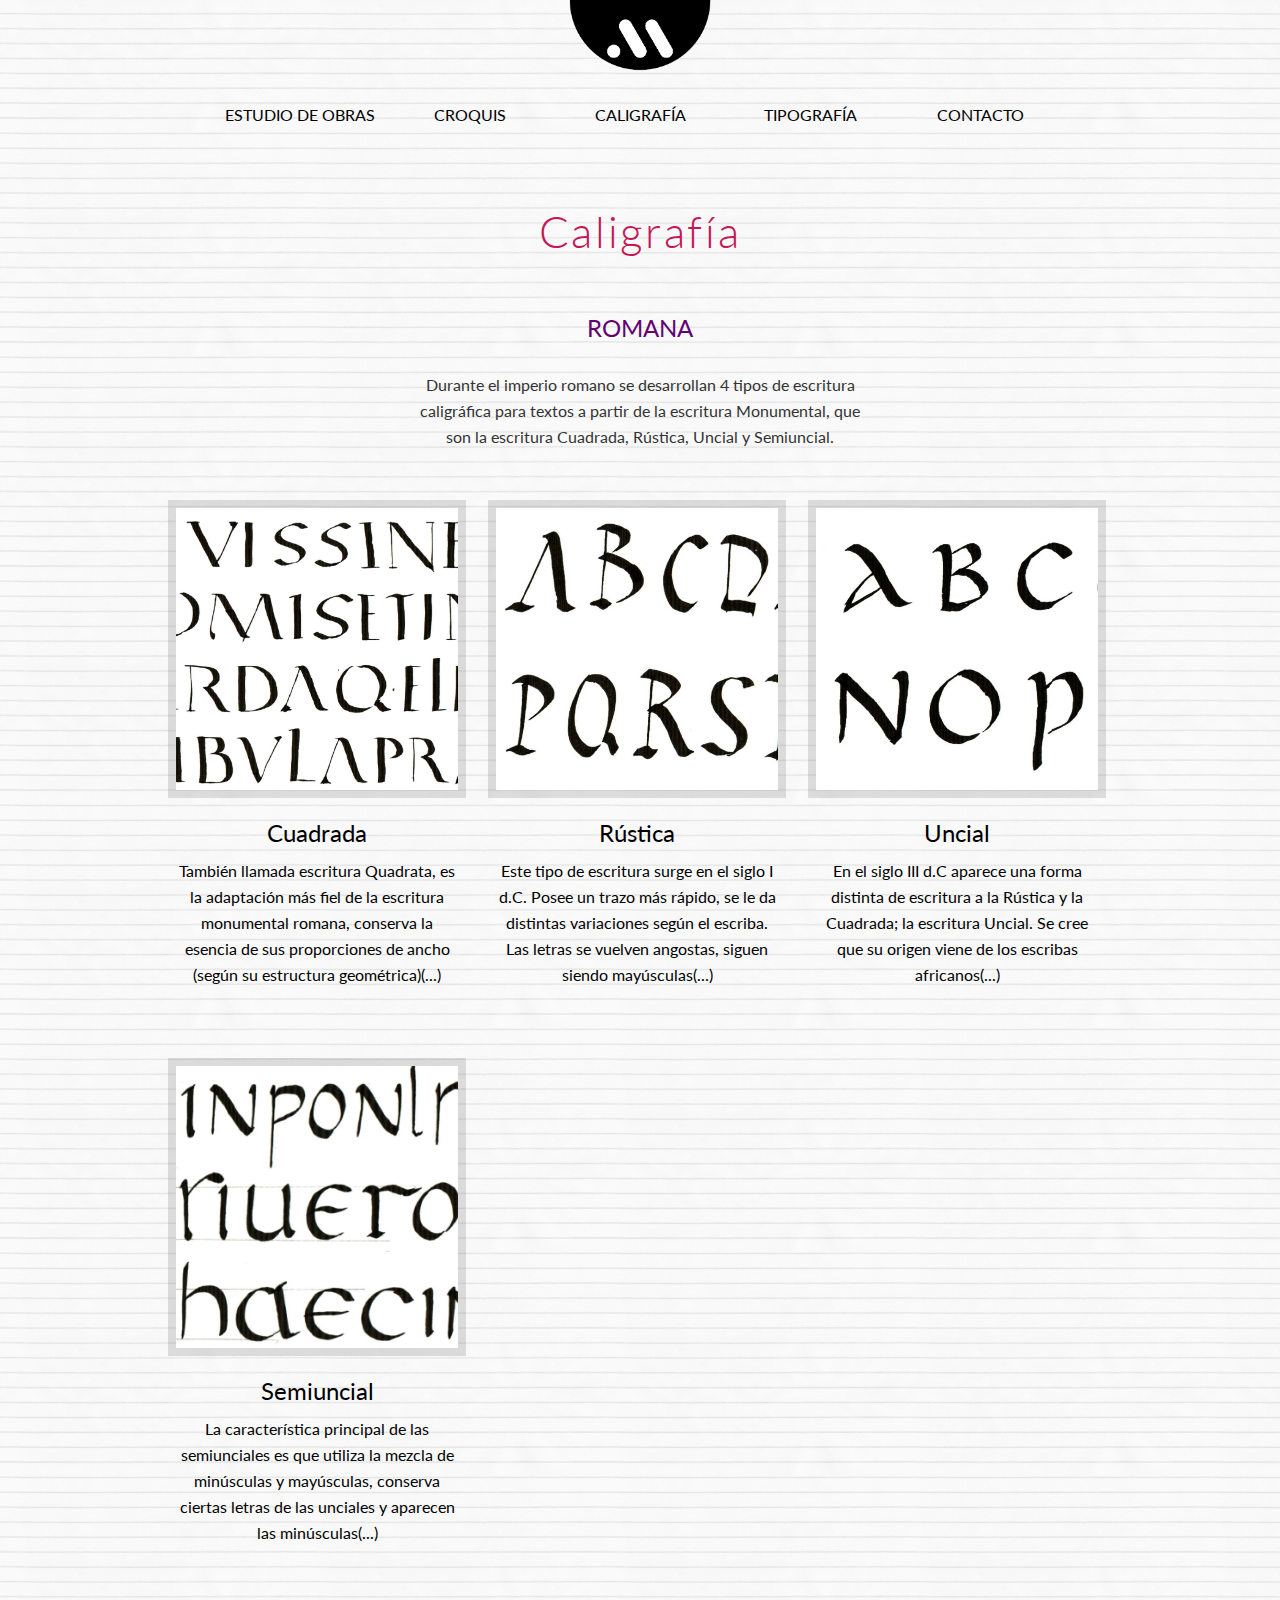
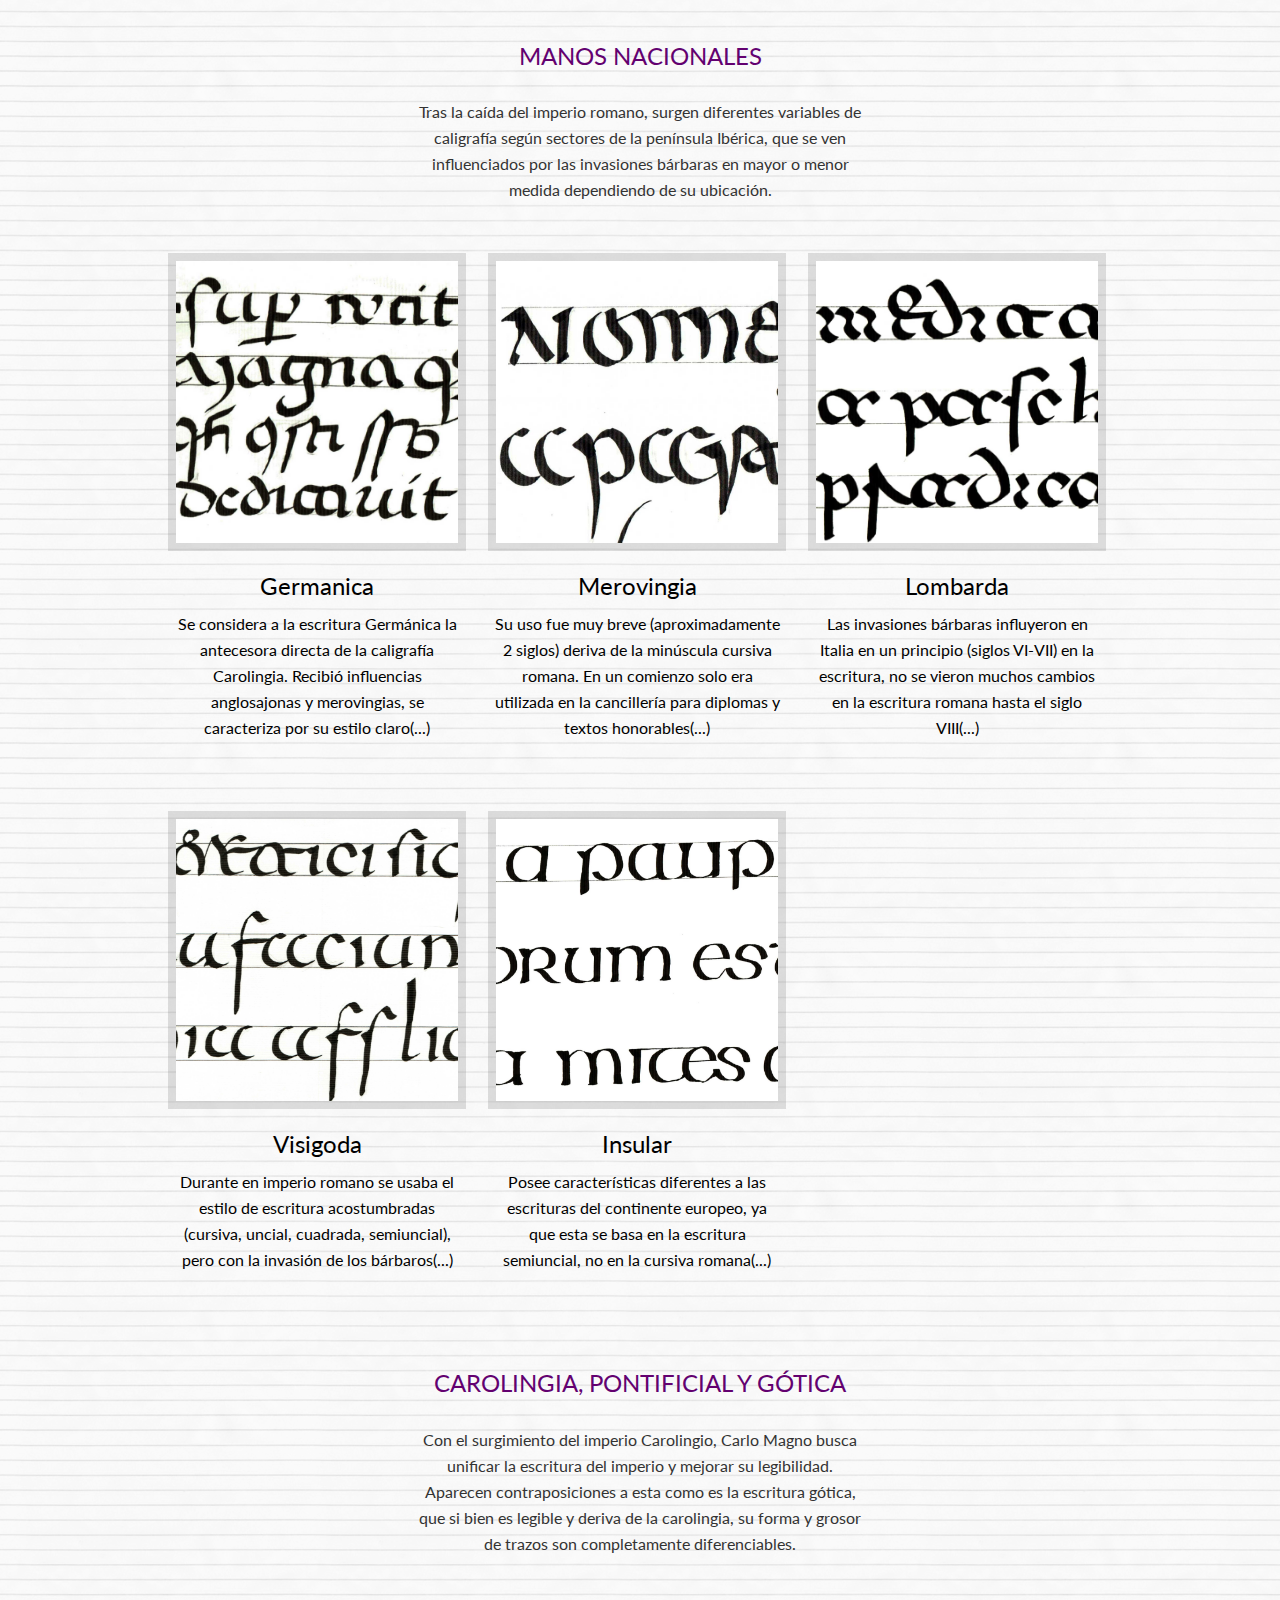
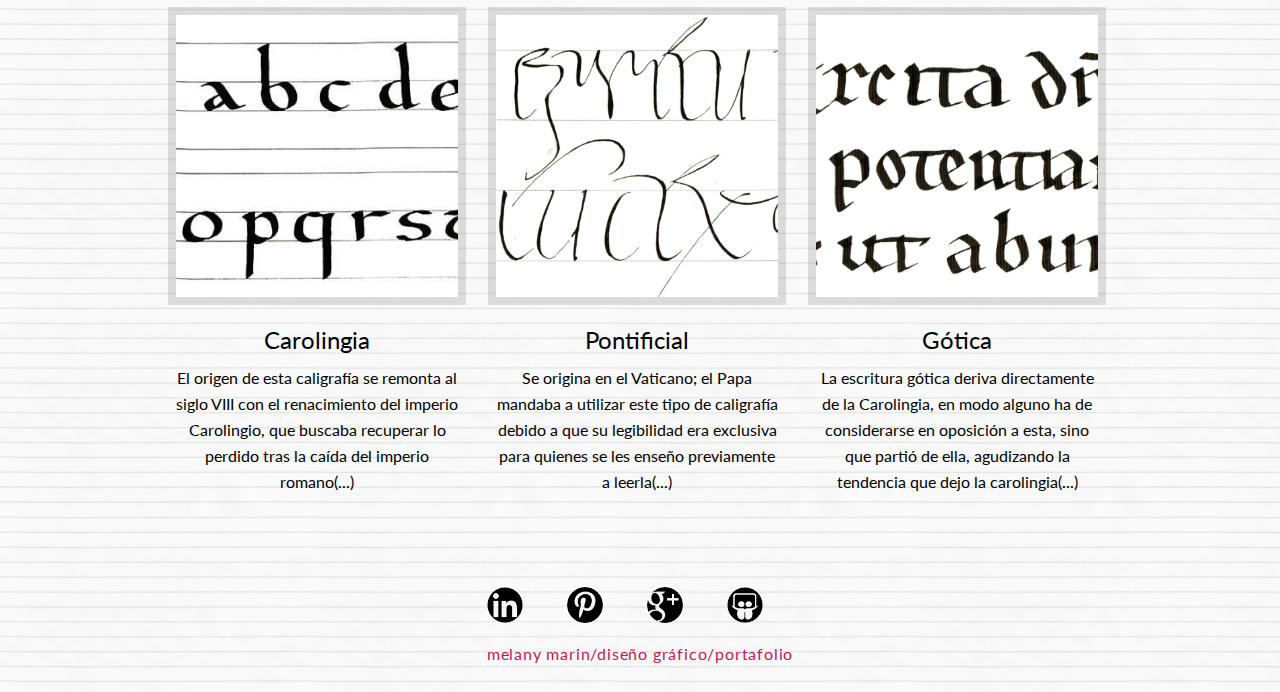
==== caligrafia.html @ e0c6d035 "portafolio-completo" ====
<!DOCTYPE html>
<html>
	<head>
		<title>
			Melany Marin - Caligrafía
		</title>
		<link type="text/css" rel="stylesheet" href="css/cascadaport.css"></link>
		<link href='http://fonts.googleapis.com/css?family=Lato:300,400,700,400italic' rel='stylesheet' type='text/css'>
		<link rel="stylesheet" href="css/bootstrap.min.css">

		<meta charset="utf-8">	
	</head>
	<body>
		<div class="container">
			<div class="contenedor1024"  align="center"> <!--contenedor 1024-->

				<div class="supermenu">	<!--SUPERMENU-->
					<div class="logomenu"> 
						<a href="index.html"><img src="img/logomelany-08.png" align="center"></a>
					</div>
					<div class="menu"> <!--menu-->
						<div class="elementomenu">
							<a href="estudiodeobras.html" title="Análisis de obras de artistas"><p>Estudio de obras</p></a>
						</div>
						<div class="elementomenu">
							<a href="croquis.html" title="Dibujos en diferentes ciudades"><p>Croquis</p></a>
						</div>
						<div class="elementomenu">
							<a href="caligrafia.html" title="Análisis caligrafias Romana a Gótica"><p>Caligrafía</p>
						</div>
						<div class="elementomenu">
							<a href="tipografia.html" title="Análisis tipografico"><p>Tipografía</p></a>
						</div>
						
						<div class="elementomenu">
							<a href="contacto.html" title="Acerca de mi y contacto"><p>Contacto</p></a>
						</div>	
					</div><!--fin de menu-->
				</div>	<!--fin de SUPERMENU-->

					<div class="cont-galeria-galeria"> <!--CONTENIDO CALIGRAFIA ROMANA-->
						<h1>Caligrafía</h1>
						<div class="boxtexto-galeria" align="center"> <!-- TEXTOS-->
							<h2>Romana</h2>
							<p>Durante el imperio romano se desarrollan 4 tipos de escritura caligráfica para textos a partir de la escritura Monumental, que son la escritura Cuadrada, Rústica, Uncial y Semiuncial.</p> 
						</div> <!-- fin de TEXTOS-->
						
						<a href="#cuadrada" data-toggle="modal">  <!--cont 1-->
							<div class="cont-img-tex-contenido">
								<div class="boximg-contenido">
									<img src="img/caligrafia/brom_cuadrada.jpg">
								</div>
								<div class="boxtexto-contenido">
									<h3>Cuadrada</h3>
									<h4>También llamada escritura Quadrata, es la adaptación más fiel de la escritura monumental romana, conserva la esencia de sus proporciones de ancho (según su estructura geométrica)(...)</h4>	
								</div>
							</div>
						</a>	<!-- fin de cont 1-->

						<a href="#rustica" data-toggle="modal"> <!--cont 2-->
							<div class="cont-img-tex-contenido">
								<div class="boximg-contenido">
									<img src="img/caligrafia/brom_rustica.jpg">
								</div>
								<div class="boxtexto-contenido">
									<h3>Rústica</h3>
									<h4>Este tipo de escritura surge en el siglo I d.C. Posee un trazo más rápido, se le da distintas variaciones según el escriba. Las letras se vuelven angostas, siguen siendo mayúsculas(...)</h4>	
								</div>
							</div>
						</a>	<!-- fin de cont 2-->

						<a href="#uncial" data-toggle="modal"> <!--cont 3-->
							<div class="cont-img-tex-contenido"> 
								<div class="boximg-contenido">
									<img src="img/caligrafia/brom_uncial.jpg">
								</div>
								<div class="boxtexto-contenido">
									<h3>Uncial</h3>
									<h4>En el siglo III d.C aparece una forma distinta de escritura a la Rústica y la Cuadrada; la escritura Uncial. Se cree que su origen viene de los escribas africanos(...)</h4>	
								</div>
							</div>	
						</a> <!-- fin de cont 3-->

						<a href="#semiuncial" data-toggle="modal"> <!--cont 4-->
							<div class="cont-img-tex-contenido"> 
								<div class="boximg-contenido">
									<img src="img/caligrafia/brom_semiuncial.jpg">
								</div>
								<div class="boxtexto-contenido">
									<h3>Semiuncial</h3>
									<h4>La característica principal de las semiunciales es que utiliza la mezcla de minúsculas y mayúsculas, conserva ciertas letras de las unciales y aparecen las minúsculas(...)</h4>	
								</div>
							</div>
						</a>	<!-- fin de cont 4-->

					</div> <!--fin de CALIGRAFIA ROMANA-->

					<div class="cont-galeria-galeria"> <!--CONTENIDO CALIGRAFIA manos nacionales-->

						<div class="boxtexto-galeria" align="center"> <!-- TEXTOS-->
							<h2>Manos nacionales</h2>
							<p>Tras la caída del imperio romano, surgen diferentes variables de caligrafía según sectores de la península Ibérica, que se ven influenciados por las invasiones bárbaras en mayor o menor medida dependiendo de su ubicación.</p> 
						</div> <!-- fin de TEXTOS-->


						<a href="#germanica" data-toggle="modal"> <!--cont 1-->
							<div class="cont-img-tex-contenido"> 
								<div class="boximg-contenido">
									<img src="img/caligrafia/bmn_germanica.jpg">
								</div>
								<div class="boxtexto-contenido">
									<h3>Germanica</h3>
									<h4>Se considera a la escritura Germánica la antecesora directa de la caligrafía Carolingia. Recibió influencias anglosajonas y merovingias, se caracteriza por su estilo claro(...)</h4>	
								</div>
							</div>
						</a>	<!-- fin de cont 1-->

						<a href="#merovingia" data-toggle="modal">
							<div class="cont-img-tex-contenido"> <!--cont 2-->
								<div class="boximg-contenido">
									<img src="img/caligrafia/bmn_merovingia2.jpg">
								</div>
								<div class="boxtexto-contenido">
									<h3>Merovingia</h3>
									<h4>Su uso fue muy breve (aproximadamente 2 siglos) deriva de la minúscula cursiva romana. En un comienzo solo era utilizada en la cancillería para diplomas y textos honorables(...)</h4>	
								</div>
							</div>
						</a>	<!-- fin de cont 2-->

						<a href="#lombarda" data-toggle="modal"> <!--cont 3-->
							<div class="cont-img-tex-contenido"> 
								<div class="boximg-contenido">
									<img src="img/caligrafia/bmn_lombarda.jpg">
								</div>
								<div class="boxtexto-contenido">
									<h3>Lombarda</h3>
									<h4>Las invasiones bárbaras influyeron en Italia en un principio (siglos VI-VII) en la escritura, no se vieron muchos cambios en la escritura romana hasta el siglo VIII(...) </h4>	
								</div>
							</div>
						</a>	<!-- fin de cont 3-->

						<a href="#visigoda" data-toggle="modal"><!--cont 4-->
							<div class="cont-img-tex-contenido"> 
								<div class="boximg-contenido">
									<img src="img/caligrafia/bmn_visigoda2.jpg">
								</div>
								<div class="boxtexto-contenido">
									<h3>Visigoda</h3>
									<h4>Durante en imperio romano se usaba el estilo de escritura acostumbradas (cursiva, uncial, cuadrada, semiuncial), pero con la invasión de los bárbaros(...)</h4>	
								</div>
							</div>
						</a>	<!-- fin de cont 4-->

						<a href="#insular" data-toggle="modal"> <!--cont 5-->
							<div class="cont-img-tex-contenido"> 
								<div class="boximg-contenido">
									<img src="img/caligrafia/bmn-insular.jpg">
								</div>
								<div class="boxtexto-contenido">
									<h3>Insular</h3>
									<h4>Posee características diferentes a las escrituras del continente europeo, ya que esta se basa en la escritura semiuncial, no en la cursiva romana(...)</h4>	
								</div>
							</div>
						</a>	<!-- fin de cont 5-->

					</div> <!--fin de CALIGRAFIA manos nacionales-->

					<div class="cont-galeria-galeria"> <!--CONTENIDO CALIGRAFIA carolingia y gótica-->
						<div class="boxtexto-galeria" align="center"> <!-- TEXTOS-->

							<h2>Carolingia, Pontificial y Gótica</h2>
							<p>Con el surgimiento del imperio Carolingio, Carlo Magno busca unificar la escritura del imperio y mejorar su legibilidad. Aparecen contraposiciones a esta como es la escritura gótica, que si bien es legible y deriva de la carolingia, su forma y grosor de trazos son completamente diferenciables.</p> 
						</div> <!-- fin de TEXTOS-->
						
						<a href="#carolingia" data-toggle="modal"> <!--cont 1-->
							<div class="cont-img-tex-contenido"> 
								<div class="boximg-contenido">
									<img src="img/caligrafia/bcarolingia.jpg">
								</div>
								<div class="boxtexto-contenido">
									<h3>Carolingia</h3>
									<h4>El origen de esta caligrafía se remonta al siglo VIII con el renacimiento del imperio Carolingio, que buscaba recuperar lo perdido tras la caída del imperio romano(...)</h4>	
								</div>
							</div>	
						</a> <!-- fin de CONTENIDO 1-->

						<a href="#pontificial" data-toggle="modal"> <!--cont 2-->
							<div class="cont-img-tex-contenido"> 
								<div class="boximg-contenido">
									<img src="img/caligrafia/bpontificial.jpg">
								</div>
								<div class="boxtexto-contenido">
									<h3>Pontificial</h3>
									<h4>Se origina en el Vaticano; el Papa mandaba a utilizar este tipo de caligrafía debido a que su legibilidad era exclusiva para quienes se les enseño previamente a leerla(...)</h4>	
								</div>
							</div>	
						</a><!-- fin de cont 2-->

						<a href="#gotica" data-toggle="modal">
							<div class="cont-img-tex-contenido"> <!--cont 3-->
								<div class="boximg-contenido">
									<img src="img/caligrafia/bgotica.jpg">
								</div>
								<div class="boxtexto-contenido">
									<h3>Gótica</h3>
									<h4>La escritura gótica deriva directamente de la Carolingia, en modo alguno ha de considerarse en oposición a esta, sino que partió de ella, agudizando la tendencia que dejo la carolingia(...)</h4>	
								</div>
							</div>	
						</a><!-- fin de cont 3-->

					</div> <!--fin de CALIGRAFIA manos nacionales-->

					<footer align="center">
						<div class="cont-footer-home">
							<div class="iconosfooter2">
								<a href="http://www.linkedin.com/pub/melany-marin/69/338/327"><img src="img/footer/linkedin.png"></a>
							</div>
							<div class="iconosfooter">
								<a href="http://www.pinterest.com/bpurpless/"><img src="img/footer/pinterest.png"></a>
							</div>
							<div class="iconosfooter">
								<a href="http://plus.google.com/u/0/+MelanyMarin_perfil/about"><img src="img/footer/google.png"></a>
							</div>
							<div class="iconosfooter">
								<a href="http://www.slideshare.net/MelanyeMarin"><img src="img/footer/slideshare.png"></a>
							</div>
							<div class="texto-footer">
								<p>melany marin/diseño gráfico/portafolio  </p>
							</div>
						</div>	
					</footer>
						
			</div> <!--fin del contenedor de 1024-->
		</div><!--fin del container-->

					
			<!--MODALS-->

					<div class="modal fade" id="cuadrada" role="dialog"> <!-- modal cuadrada-->
					  <div class="modal-dialog">
					    <div class="modal-content">
					      <div class="modal-header">
					      	<button type="button" class="close" data-dismiss="modal"><span aria-hidden="true">&times;</span><span class="sr-only">Close</span></button>	
					      	<h4 class="modal-title">Caligrafía Cuadrada</h4>				        
					      </div>
					      <div class="modal-body">
					        <img src="img/caligrafia/rom_cuadrada.jpg">
					      </div>
					      <div class="modal-caption">
					        <p>Fragmento de Virgilio "Codex Agusteux" manuscrito de lujo.</p><p>También llamada escritura Quadrata, es la adaptación más fiel de la escritura monumental romana, conserva la esencia de sus proporciones de ancho (según su estructura geométrica). Es utilizada en textos de lujo u obras veneradas, como obras de Virgilio y la Biblia, pero existen muy pocos ejemplares debido a lo laborioso que era ejecutarla. </p>
					      </div>
					    </div>
					  </div>
					</div> <!-- modal cuadrada-->

					<div class="modal fade" id="rustica" role="dialog"> <!-- modal rustica-->
					  <div class="modal-dialog">
					    <div class="modal-content">
					      <div class="modal-header">
					      	<button type="button" class="close" data-dismiss="modal"><span aria-hidden="true">&times;</span><span class="sr-only">Close</span></button>
					      	<h4 class="modal-title" >Caligrafía Rústica</h4>					        
					      </div>
					      <div class="modal-body">
					        <img src="img/caligrafia/rom_rustica.jpg">
					      </div>
					      <div class="modal-caption">
					        <p>Este tipo de escritura surge en el siglo I d.C. Posee un trazo más rápido, se le da distintas variaciones según el escriba. Las letras se vuelven angostas, siguen siendo mayúsculas, solo unas pocas ascienden o descienden del alto de la x.</p><p>Proviene de una simplificación de la escritura cuadrada, en donde se angosta el ancho, se aplican serif curvos más rápidos de realizar, los trazos curvos poseen un ángulo con la inclinación diagonal de la mano, mientras que se mantiene en alto contraste entre trazos finos y gruesos.</p>
					      </div>
					    </div>
					  </div>
					</div> <!-- modal rustica-->

					<div class="modal fade" id="uncial" role="dialog"> <!-- modal uncial-->
					  <div class="modal-dialog">
					    <div class="modal-content">
					      <div class="modal-header">
					      	<button type="button" class="close" data-dismiss="modal"><span aria-hidden="true">&times;</span><span class="sr-only">Close</span></button>
					      	<h4 class="modal-title" >Caligrafía Uncial</h4>					        
					      </div>
					      <div class="modal-body">
					        <img src="img/caligrafia/rom_uncial.jpg">
					      </div>
					      <div class="modal-caption">
					        <p>En el siglo III d.C aparece una forma distinta de escritura a la Rústica y la Cuadrada; la escritura Uncial. Se cree que su origen viene de los escribas africanos, se caracteriza por ser más redondeada. En el siglo IV d.C ya era de uso común, siendo muy predominante en el siglo V d.C, se utilizó en muchos manuscritos cristianos hasta el siglo XVII, el siglo IX comienza a utilizarse como encabezado de capítulos.</p><p>La escritura uncial deriva de la escritura cuadrada en su ancho de caja, con un pulso e inclinación similares a la rústica, se eliminan los serif, por lo que es más rápida de ejecutar y posee un blanco muy amplio, por lo que resulta muy legible y espaciosa.</p><p>Hasta el siglo VII fue muy utilizada en escritura de textos, mas causa ciertos inconvenientes por ser demasiado ancha, por lo que resulta una menor cantidad de texto por página, por lo que en el siglo IX se usaba primordialmente para titular.</p>
					      </div>
					    </div>
					  </div>
					</div> <!-- modal uncial-->

					<div class="modal fade" id="semiuncial" role="dialog"> <!-- modal semiuncial-->
					  <div class="modal-dialog">
					    <div class="modal-content">
					      <div class="modal-header">
					      	<button type="button" class="close" data-dismiss="modal"><span aria-hidden="true">&times;</span><span class="sr-only">Close</span></button>
					      	<h4 class="modal-title" >Caligrafía Semiuncial</h4>					        
					      </div>
					      <div class="modal-body">
					        <img src="img/caligrafia/rom_semiuncial.jpg">
					      </div>
					      <div class="modal-caption">
					        <p>"Fragmento de San Hilario de Poitiers (de Trinitate: Liber II ad constantium)"</p><p>La característica principal de las semiunciales es que utiliza la mezcla de minúsculas y mayúsculas, conserva ciertas letras de las unciales y aparecen las minúsculas. Aparece en ciertos textos del siglo V al IX d.C.</p><p>Algunos la denominan como "minúscula antigua" o "escritura mixta". El trazo se ejecuta de una manera más veloz, resaltan los trazos ascendentes y descendentes de letras como la "l", "p" y "b".</p>
					      </div>
					    </div>
					  </div>
					</div> <!-- modal semiuncial-->

					<div class="modal fade" id="germanica" role="dialog"> <!-- modal germanica-->
					  <div class="modal-dialog">
					    <div class="modal-content">
					      <div class="modal-header">
					      	<button type="button" class="close" data-dismiss="modal"><span aria-hidden="true">&times;</span><span class="sr-only">Close</span></button>
					      	<h4 class="modal-title" >Caligrafía Germanica</h4>					        
					      </div>
					      <div class="modal-body">
					        <img src="img/caligrafia/mn_germanica.jpg">
					      </div>
					      <div class="modal-caption">
					        <p>Siglo VII-IX d.C, Territorio Franco (actual Alemania y norte de Francia)</p><p>Se considera a la escritura Germánica la antecesora directa de la caligrafía Carolingia. Recibió influencias anglosajonas y merovingias, se caracteriza por su estilo claro, separación marcada entre palabras y el uso de ligaduras, al unir trazados entre letras de una misma palabra, no es rígida ya que permite variables de una misma letra. </p><p>Posee una proporción fija para el alto de la x, mas para los trazos ascendentes y descendentes no tienen una proporción definida.</p>
					      </div>
					    </div>
					  </div>
					</div> <!-- modal germanica-->

					<div class="modal fade" id="merovingia" role="dialog"> <!-- modal merovingia-->
					  <div class="modal-dialog">
					    <div class="modal-content">
					      <div class="modal-header">
					      	<button type="button" class="close" data-dismiss="modal"><span aria-hidden="true">&times;</span><span class="sr-only">Close</span></button>
					      	<h4 class="modal-title" >Caligrafía Merovingia</h4>					        
					      </div>
					      <div class="modal-body">
					        <img src="img/caligrafia/mn_merovingia2.jpg">
					      </div>
					      <div class="modal-caption">
					        <p>Siglo VI-VII d.C, Dinastía Merovingia (Actual Francia, parte de Alemania y Suiza)</p><p>Su uso fue muy breve (aproximadamente 2 siglos) deriva de la minúscula cursiva romana. En un comienzo solo era utilizada en la cancillería para diplomas y textos honorables, posteriormente fue utilizada en libros.Tenía muchas variables según la región donde se escribía: Borgoña, San Gallo, Madrano, Laon, Corbie y Lexuevil, esta última con mayor tendencia a la caligrafía.</p><p>Se caracteriza por: Pérdida de proporción, gran irregularidad, mucho uso de ligaduras, trazos ascendentes y descendentes extremadamente largos, dificultad de lectura, las frases comienzan con letras capitales o unciales y se separan por puntos.</p>
					      </div>
					    </div>
					  </div>
					</div> <!-- modal merovingia-->

					<div class="modal fade" id="lombarda" role="dialog"> <!-- modal lombarda-->
					  <div class="modal-dialog">
					    <div class="modal-content">
					      <div class="modal-header">
					      	<button type="button" class="close" data-dismiss="modal"><span aria-hidden="true">&times;</span><span class="sr-only">Close</span></button>
					      	<h4 class="modal-title" >Caligrafía Lombarda</h4>					        
					      </div>
					      <div class="modal-body">
					        <img src="img/caligrafia/mn_lombarda.jpg">
					      </div>
					      <div class="modal-caption">
					        <p>Siglo VI-XII d.C, Norte de Italia</p><p>Las invasiones bárbaras influyeron en Italia en un principio (siglos VI-VII) en la escritura, no se vieron muchos cambios en la escritura romana hasta el siglo VIII donde se ven grandes cambios dependiendo las regiones de Italia. </p><p>La escritura Lombarda Septentrional (norte), se ve influenciada por la escritura Merovingia. </p><p>En el centro de Italia se siguió usando escritura Capital, Uncial y cursivas romanas. </p><p>Dentro de todas las variables de Lombarda la Beneventana (sur) es la más caligráfica. Tiene rasgos que provienen de la escritura uncial y semiuncial. </p>
					      </div>
					    </div>
					  </div>
					</div> <!-- modal lombarda-->

					<div class="modal fade" id="visigoda" role="dialog"> <!--visigoda-->
					  <div class="modal-dialog">
					    <div class="modal-content">
					      <div class="modal-header">
					      	<button type="button" class="close" data-dismiss="modal"><span aria-hidden="true">&times;</span><span class="sr-only">Close</span></button>
					      	<h4 class="modal-title" >Caligrafía Visigoda</h4>					        
					      </div>
					      <div class="modal-body">
					        <img src="img/caligrafia/mn_visigoda2.jpg">
					      </div>
					      <div class="modal-caption">
					        <p>Siglo VIII-XII d.C, Península Iberica (Actual España y zonas del sur de Francia) </p><p>Durante en imperio romano se usaba el estilo de escritura acostumbradas (cursiva, uncial, cuadrada, semiuncial), pero con la invasión de los bárbaros, como los Suevos, Vándalos, Alanos y Visigodos la cultura decayó, mas no la escritura. </p><p>Se dio un florecimiento cultural en el siglo VII, como un diccionario creado por el obispo de Sevilla, San Isidro (560-636), en 1080 fue mandato usar solo la Carolingia, mas siguió siendo usada en conjunto hasta finales del siglo XII. </p><p>Tiene diversas variables según el lugar donde se usaba, se caracteriza por su gran legibilidad, utiliza espacio entre palabras y uniones sutiles entre letras de una misma palabra, usa puntuación para separación de frases. </p>
					      </div>
					    </div>
					  </div>
					</div> <!-- modal visigoda-->

					<div class="modal fade" id="insular" role="dialog"> <!-- modal insular-->
					  <div class="modal-dialog">
					    <div class="modal-content">
					      <div class="modal-header">
					      	<button type="button" class="close" data-dismiss="modal"><span aria-hidden="true">&times;</span><span class="sr-only">Close</span></button>
					      	<h4 class="modal-title">Caligrafía Insular</h4>					        
					      </div>
					      <div class="modal-body">
					        <img src="img/caligrafia/mn_insular.jpg">
					      </div>
					      <div class="modal-caption">
					        <p>Siglo VI-XI d.C, Irlanda e Inglaterra</p><p>Posee características diferentes a las escrituras del continente europeo, ya que esta se basa en la escritura semiuncial, no en la cursiva romana; además, los irlandeses no recibieron la influencia del latín, sino que adaptaron la semiuncial para su uso. Recibieron influencias Celtas que se pueden ver en la forma de decoración de las mayúsculas. </p><p>Es una escritura que a diferencia de la semiuncial, se usa como minúscula. Los trazos ascendentes y descendentes son más pequeños que el alto de la x, pero son de alturas establecidas. </p>
					      </div>
					    </div>
					  </div>
					</div> <!-- modal insular-->

					<div class="modal fade" id="carolingia" role="dialog"> <!-- carolingia-->
					  <div class="modal-dialog">
					    <div class="modal-content">
					      <div class="modal-header">
					      	<button type="button" class="close" data-dismiss="modal"><span aria-hidden="true">&times;</span><span class="sr-only">Close</span></button>
					      	<h4 class="modal-title" >Caligrafía Carolingia</h4>					        
					      </div>
					      <div class="modal-body">
					        <img src="img/caligrafia/carolingia.jpg">
					      </div>
					      <div class="modal-caption">
					        <p>Siglo VIII, Imperio Carolingio</p><p>El origen de esta caligrafía se remonta al siglo VIII con el renacimiento del imperio Carolingio, que buscaba recuperar lo perdido tras la caída del imperio romano.</p><p>Debido a la gran variedad de escritura de las diferentes naciones, Carlo Magno convoca una convención en donde Alain de York es el encargado de construir una caligrafía legible y estándar para todas las naciones del imperio. </p><p>Desde su origen en el siglo VIII su uso pervive hasta el siglo XII, en donde se convirtió en la escritura universal de Europa desplazando a las nacionales. </p><p>En el siglo IX su uso es generalizado en territorios Francos, Italia, Alemania y Suiza. En el siglo X se difunde en Cataluña, en el siglo XI en Inglaterra y en el el siglo XII en la península Ibérica. </p>
					      </div>
					    </div>
					  </div>
					</div> <!-- modal carolingia-->

					<div class="modal fade" id="pontificial" role="dialog"> <!-- modal pontificial-->
					  <div class="modal-dialog">
					    <div class="modal-content">
					      <div class="modal-header">
					      	<button type="button" class="close" data-dismiss="modal"><span aria-hidden="true">&times;</span><span class="sr-only">Close</span></button>
					      	<h4 class="modal-title" >Caligrafía Pontificial</h4>					        
					      </div>
					      <div class="modal-body">
					        <img src="img/caligrafia/pontificial.jpg">
					      </div>
					      <div class="modal-caption">
					        <p>Se origina en el Vaticano; el Papa mandaba a utilizar este tipo de caligrafía debido a que su legibilidad era exclusiva para quienes se les enseño previamente a leerla.</p>
					      </div>
					    </div>
					  </div>
					</div> <!-- modal pontificial-->

					<div class="modal fade" id="gotica" role="dialog"> <!-- modal gotica-->
					  <div class="modal-dialog">
					    <div class="modal-content">
					      <div class="modal-header">
					      	<button type="button" class="close" data-dismiss="modal"><span aria-hidden="true">&times;</span><span class="sr-only">Close</span></button>
					      	<h4 class="modal-title" >Caligrafía Gotica</h4>					        
					      </div>
					      <div class="modal-body">
					        <img src="img/caligrafia/gotica.jpg">
					      </div>
					      <div class="modal-caption">
					        <p>La escritura gótica deriva directamente de la Carolingia, en modo alguno ha de considerarse en oposición a esta, sino que partió de ella, agudizando la tendencia que dejo la carolingia como la acentuación de los ángulos y engrosamiento del trazo, que provoca una letra estrecha y líneas gruesas.</p><p>Los primeros ejemplos de esta escritura se encuentran en manuscritos del siglo XII producidos en Francia. La gótica fue usada en el mundo latino hasta el siglo XV, y siguió vigente en Alemania hasta el siglo XVI. </p>
					      </div>
					    </div>
					  </div>
					</div> <!-- modal gotica-->

			<!--FIN MODALS-->
 
					
				<script src="https://ajax.googleapis.com/ajax/libs/jquery/1.11.1/jquery.min.js"></script>
				<script src="js/bootstrap.min.js"></script>
	
	</body><!--fin del body-->
</html>
---- css/cascadaport.css ----
/*--contenedores--*/
*{
	webkit-box-sizing:none !important;
}

body{
	background-image: url(../img/lined_paper.png);
	background-repeat: repeat;
	margin: 0px;
}

.container{
	margin-top:0px;
}
.contenedor1024{
	max-width: 1024px;
	margin: 0 auto;
	background-color: (0,0,0,1);
}

.imageninicial{
	height: 591px;
	margin: 0 auto;
	width: 100%;
	background-repeat: no-repeat;
	background-size: 100%;
}

/*--.logomenu{
	width: 1024px;
	margin: 0 auto;
	margin-left: 41,6%;
	margin-right: 41,6%;
	display: inline-block;
}--*/

.logo-inicio img{
	max-width: 600px;
}

.logomenu, img{
	width: 156px;
	display: block;
	margin: 0 auto;
}

.menu{
	margin: 0 auto;
	max-width: 1024px;
	height: 60px;
	margin-bottom: 20px;
	display:inline-block;
}

.elementomenu{
	width: 170px;
	height: 51px;
	float: left;
	margin: 0 auto;
	display: inline-block;
}

.supermenu{
	display: inline-block;
	margin: 0 auto;
}


.menu, a p{ /*--primer menu--*/
	font-family: 'Lato', helvetica, arial, sans-serif !important;
	text-transform: uppercase !important;
	text-align: center !important;
	font-size: 16px !important;
	font-variant: 700 !important;
}

.span_2{
	float: left;
	text-align: center;
	margin: 0 auto;
	display: inline;
}

.span4{
	float: left;
	display: inline;
}

.span_1{
float: left;
display: inline-block;
}

/*--contenedores de estudios--*/

.cont-estudios-home{
	margin: 0 auto;
	max-width: 960px;
	margin-top: 35px; 
	margin-bottom: 15px;
	display: inline-block;
}


.boximg-estudios{
	width:617px;
	height:320px;
	margin-top: 20px;
	background-color: black;
	display: inline-block;
	float: left;
	overflow: hidden;
}

/*--------------------------HOVERS-------------------------*/

.boximg-estudios img{
	-webkit-filter:grayscale(1);
	-moz-filter:grayscale(1);
	-ms-filter:grayscale(1);
	-o-filter:grayscale(1);
}

.boximg-estudios img:hover{
	/*--
	-webkit-filter:brightness(0.3);
	-moz-filter:brightness(0.3);
	-ms-filter:brightness(0.3);
	-o-filter:brightness(0.3);
	--*/
	-webkit-filter:grayscale(0);
	-moz-filter:grayscale(0);
	-ms-filter:grayscale(0);
	-o-filter:grayscale(0);
	transition: 1s;
}


.boximg-croquis:hover{
	background-color: #44014D;
	transition: 0.5s;
}



.cont-img-tex-croquis:hover{
	background-color: rgba(100,100,100,0.2);
	transition: 1s;
}

.cont-img-tex-contenido:hover{
	background-color: rgba(100,100,100,0.2);
	transition: 0.5s;
}

.cont-img-caligrafia2:hover{	
	background-color: #44014D;
	transition: 0.5s;
	
}

.cont-img-caligrafia:hover{
	background-color: #44014D;
	transition: 1s;	
}

.cont-img-tipografia:hover{
	background-color: #44014D;
	transition: 1s;
	
}

.cont-img-tipografia2:hover{
	background-color: #44014D;
	transition: 1s;
	
}

.cont-img-galeria:hover{
	background-color: #44014D;
	transition: 1s;
}

.cont-img-galeria2:hover{
	background-color: #44014D;
	transition: 1s;
}

.boximg-contenido:hover{
	background-color: #44014D;
	transition: 1s;
}

.menu .elementomenu a p:hover{
	color:#C41856;
	text-decoration: none;
}

/*------------------------- FIN DE HOVERS--------------------------*/

img{
	width: 100% !important;
	height: auto !important;
}

.boxtexto-estudios{
	width: 314px;
	padding:6px;
	display: inline-block;
	float: right;
	margin-top: 70px;
	margin-left: 10px;
}

/*--contenedores de croquis--*/


.cont-croquis-home{
	margin: 0 auto;
	max-width: 960px;
	margin-top: 35px; 
	margin-bottom: 15px;
	display: inline-block;

}

.cont-img-tex-croquis{
	padding-left: 8px !important;
	padding-right: 8px !important;
	padding-top: 8px !important;
	margin: 0 auto !important;
	width: 298px !important;
	display: inline-block !important;
	background-color: rgba(100,100,100,0);
	float: left !important;
	margin-right: 6px !important;
	margin-bottom: 20px !important;
}

.cont-img-tex-croquis-centro{
	padding-left: 8px;
	padding-right: 8px;
	margin-left: 6px;
	margin-right: 6px;
	margin: 0 auto;
	width: 298px;
	display: inline-block;
	background-color: rgba(100,100,100,0);
	float: left;
}
.boximg-croquis{
	padding: 8px;
	background-color: rgba(100,100,100,0.2);
	display: inline-block;
	float: right;
	overflow: hidden;
}

.boxtexto-croquis{
	display: inline-block;
	padding-left: 6px;
	padding-right: 6px;
	padding-bottom: 12px;
	margin-bottom: 20px;
	float: right;
}

.imagen-298{
	width: 298px;
	vertical-align: middle;
}

.boxtexto-croquis, h2{
	text-align: center;
}


/*--CALIGRAFIA--*/

.cont-caligrafia-home{
	margin: 0 auto;
	max-width: 960px;
	margin-top: 35px; 
	margin-bottom: 15px;
	display: inline-block;
	

}

.cont-img-caligrafia{
	padding:8px;
	margin-left: 6px;
	width: 218px;
	height: 218px;
	background-color: rgba(100,100,100,0.2);
	display: inline-block;
	float: left;
}

.cont-img-caligrafia2{
	padding:8px;
	width: 218px;
	height: 218px;
	background-color: rgba(100,100,100,0.2);
	display: inline-block;
	float: left;
}

.superbox-texto{
	display: inline-block;
	margin-right: 50px;
	margin-left: 50px;
}
.boxtexto-caligrafia{
	width: 600px;
	padding-top: 20px;
	padding-left: 40px;
	padding-right: 40px;
	padding-bottom: 12px;
	margin-bottom: 20px;
	display: inline-block;

}

/*--TIPOGRAFIA--*/

.cont-tipografia-home{
	margin: 0 auto;
	max-width: 960px;
	margin-top: 35px; 
	margin-bottom: 15px;
	display: inline-block;

}

.cont-img-tipografia{
	
	margin-right: 6px;
	margin-bottom: 6px;
	padding: 8px;
	width: 300px;
	height: 300px;
	background-color: rgba(100,100,100,0.2);
	display: inline-block;
	float: left;
}

.cont-img-tipografia2{
	padding: 8px;
	margin-bottom: 6px;
	width: 300px;
	height: 300px;
	background-color: rgba(100,100,100,0.2);
	display: inline-block;
	float: left;
}

.superbox-texto{
	display: inline-block;
	margin-right: 50px;
	margin-left: 50px;
}
.boxtexto-tipografia{
	width: 600px;
	padding-top: 20px;
	padding-left: 40px;
	padding-right: 40px;
	padding-bottom: 12px;
	margin-bottom: 20px;
	display: inline-block;
}


/*--Editorial--*/

.cont-editorial-home{
	margin: 0 auto;
	max-width: 960px;
	margin-top: 35px; 
	margin-bottom: 15px;
	display:inline-block;

}

.cont-img-editorial{
	
	margin-right: 6px;
	margin-bottom: 6px;
	width: 234px;
	height: 234px;
	display: inline-block;
	background-color: black;
	float: left;
}

.cont-img-editorial2{
	margin-left:6px;
	margin-right:6px;
	margin-bottom: 6px;
	width: 234px;
	height: 234px;
	display: inline-block;
	float: left;
}

.superbox-texto{
	display: inline-block;
	margin-right: 50px;
	margin-left: 50px;
}
.boxtexto-editorial{
	width: 214px;
	padding-left: 6px;
	padding-right: 6px;
	padding-bottom: 12px;
	margin-bottom: 20px;
	display: inline;
	margin: 0 auto;
	float: left;
}


/*--FOOTER--*/


}

footer{
	width: 100%;
	height: 200px;
	background-color: red;
	padding-right: 20%;
	padding-left: 20%;
	padding-top: 30px;
	padding-bottom: 20px;
	display: inline-block;
	float: right;
	margin-top: 30px;

}

.cont-footer-home{
	margin: 0 auto;
	max-width: 100%px;
	margin-top: 35px; 
	margin-bottom: 15px;
	display: inline-block;
	/*--margin-right: 33%;
	margin-left:33%;--*/
}

.iconosfooter{
	width: 36px;
	height: 36px;
	border-radius: 100%;
	margin-left: 44px;
	margin-bottom: 18px;
	float: left;
	display: inline-block;
	overflow: hidden;
}

.iconosfooter2{
	width: 36px;
	height: 36px;
	border-radius: 100%;
	margin-bottom: 18px;
	float: left;
	display: inline-block;
	overflow: hidden;
}

.texto-footer{
	text-align: center;
	display: inline;
	margin-top: 15px;
}

.texto-footer, p{
	font-family: 'Lato', helvetica, arial, sans-serif;
	font-size: 16px;
	font-variant: 400;
	text-align: lef;

}
}

/*--.boximg-caligrafia{
	width:218px;
	height:177px;
	background-color: black;
	display: inline-block;
	float: right;
}--*/



/*--estilos de a--*/
div a{
	text-decoration: none;
	color:#ffffff;
}

div a:hover{
	color: #570273 !important;
}

a{
	text-decoration: none !important;
	color: #000000 !important;
}

/*--div a:visited {
	text-decoration: none;
	border: none;
	color: #666666;
} --*/

/*--fin de estilos de a--*/

/*--estilos de textos--*/
/*--los weight de lato son 300 (light) 400, 400italic, bold--*/

h1{
	font-family: 'Lato', helvetica, arial, sans-serif  !important;
	font-size: 44px !important;
	font-weight: 300 !important;
	letter-spacing: 0.06em !important;
	text-align: center !important;
	margin-bottom: 40px !important;
	color: #C41856 !important;
}

h2{
	font-family: 'Lato', helvetica, arial, sans-serif  !important;
	font-size: 24px !important;
	text-transform: uppercase !important;
	line-height: 30px;
	color: #630170 !important;
	font-weight: 400 !important;
	text-align: center !important;
}

h3{
	font-family: 'Lato', helvetica, arial, sans-serif  !important;
	font-size: 24px  !important;
	line-height: 30px  !important;
	font-weight: 400  !important;
	text-align: center  !important;
}

h4{
	font-family: 'Lato', helvetica, arial, sans-serif  !important;
	font-size: 16px  !important;
	line-height: 26px  !important;
	font-weight: 400  !important;
	text-align: center  !important;
}

p{
	font-family: 'Lato', helvetica, arial, sans-serif  !important;
	font-size: 16px  !important;
	line-height: 26px  !important;
	font-weight: 400  !important;
	text-align: center  !important;
	padding-top: 20px  !important;
}

.texto-footer p{
	font-weight: 400  !important;
	letter-spacing: 0.05em;
	color: #C41856;	
}

/*-------------------------GALERIA--------------------------*/

.boxtexto-galeria{
	width: 450px;
	padding-left: 6px;
	padding-right: 6px;
	padding-bottom: 12px;
	margin-bottom: 20px;
	display: block;
	margin: 0 auto;

}

.cont-galeria-galeria{
	margin: 0 auto;
	max-width: 960px;
	margin-top: 35px; 
	margin-bottom: 15px;
}

.cont-img-galeria{
	padding:8px;
	margin-right: 6px;
	width: 218px;
	height: 218px;
	display: inline-block;
	background-color: rgba(100,100,100,0.2);
	float: left;
	margin-bottom: 6px;
}

.cont-img-galeria2{
	padding:8px;
	width: 218px;
	height: 218px;
	display: inline-block;
	background-color:rgba(100,100,100,0.2);
	float: left;
	margin-bottom: 6px;
}

.cont-galeria-galeria, h2{
	margin-top: 20px;
	display: inline-block;
	text-align: center;
}


/*----------------CONTENIDO------------*/

.cont-img-tex-contenido{
	padding-left: 8px;
	padding-right: 8px;
	padding-top: 8px;
	margin: 0 auto;
	margin-top: 20px;
	width: 298px;
	display: inline-block;
	background-color: rgba(100,100,100,0);
	float: left;
	margin-right: 6px; 
}

.boxtexto-contenido{
	display: inline-block;
	padding-left: 6px;
	padding-right: 6px;
	padding-bottom: 12px;
	margin-bottom: 20px;
}

.boximg-contenido{
	padding: 8px;
	background-color: rgba(100,100,100,0.2);
	display: inline-block;
	float: right;
}

/*--ACERCA DE MI--*/

.box-img-acercademi{
	height: 298px;
	width: 298px;
	border-radius: 100%;
	background-color: black;
	position: relative;
	display: inline-block;
	overflow: hidden;
}

.cont-acercademi{
	margin: 0 auto;
	max-width: 960px;
	margin-top: 35px; 
	margin-bottom: 15px;
	display: block;

} 

.box-img-trabajo{
	height: 100px;
	width: 100px;
	border-radius: 200px;
	background-color: black;
	margin-left: 20px;
	display: inline-block;
	float: left;

}

/*------------------FORMULARIO DE CONTACTO-----------------*/

label {
    display:block;
    margin-top:20px;
    letter-spacing:1px;
    font-family: 'Lato', helvetica, arial, sans-serif;
    font-size:16px;
    line-height: 24px;
    color:#000000;
}
.formulario {
    display:block;
    margin:0 auto;
    width:510px;
    color: #666666;
    font-family: 'Lato', helvetica, arial, sans-serif;
	font-size: 24px;
	line-height: 30px;
	font-weight: 400;
	text-align: center;
}
form {
    margin:0 auto;
    width:400px;
}
 
input, textarea {
    width:380px;
    height:27px;
    background:#666666;
    border:2px solid #f6f6f6;
    padding:10px;
    margin-top:5px;
    font-family: 'Lato', helvetica, arial, sans-serif;
    font-size:16px;
    line-height: 24px;
    color:#ffffff;
}
 
textarea {
    height:150px;
}
 
#submit {
    width:85px;
    height:35px;
    border:none;
    margin-top:20px;
    
}

/*-------------------arreglos galeria---------------------*/

.blueimp-gallery .modal-body{
	padding: 0px !important;
}

.blueimp-gallery .modal-body img{
	position: relative !important;
	width: 80% !important;
	height: auto !important;

}


/*------------------arreglos bootdtrap-------------------*/

.modal-caption{
	padding: 20px;
}

.modal-caption p{
	text-align: left !important;
	font-weight: 400 !important;
}
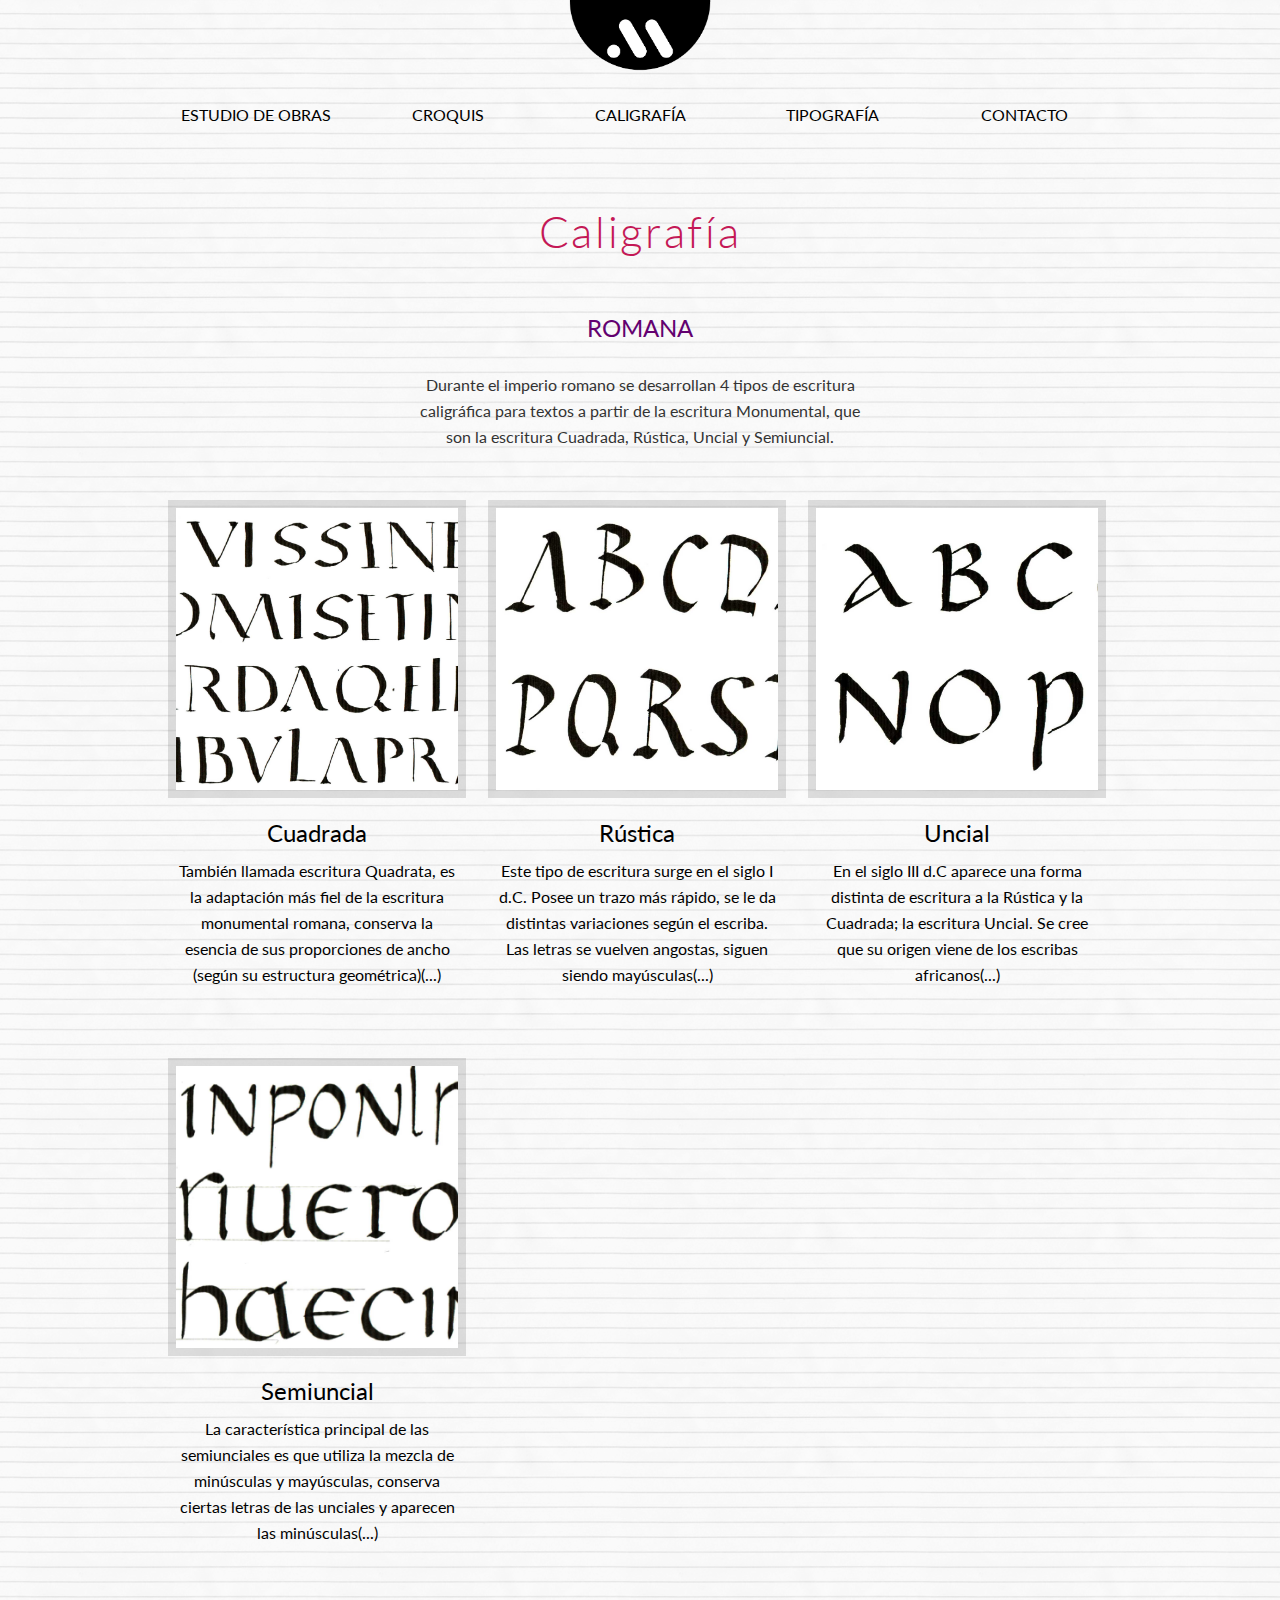
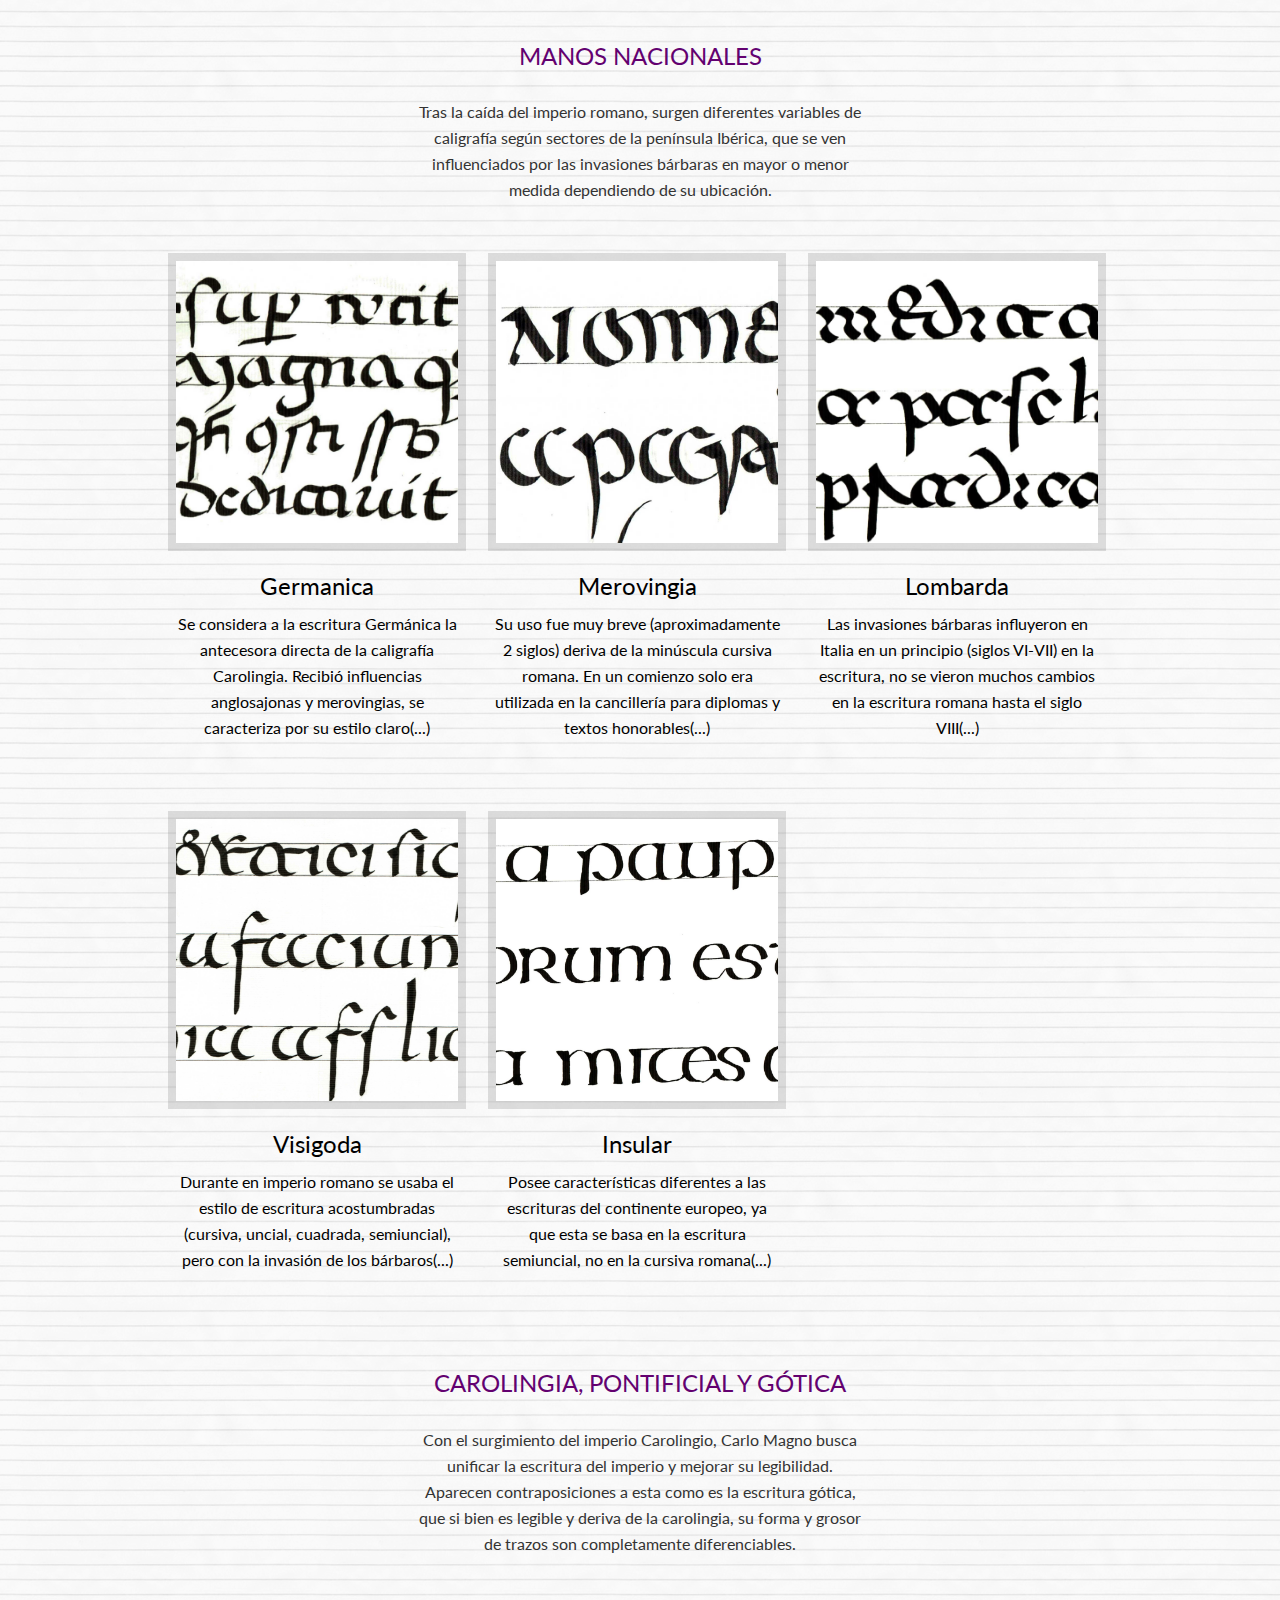
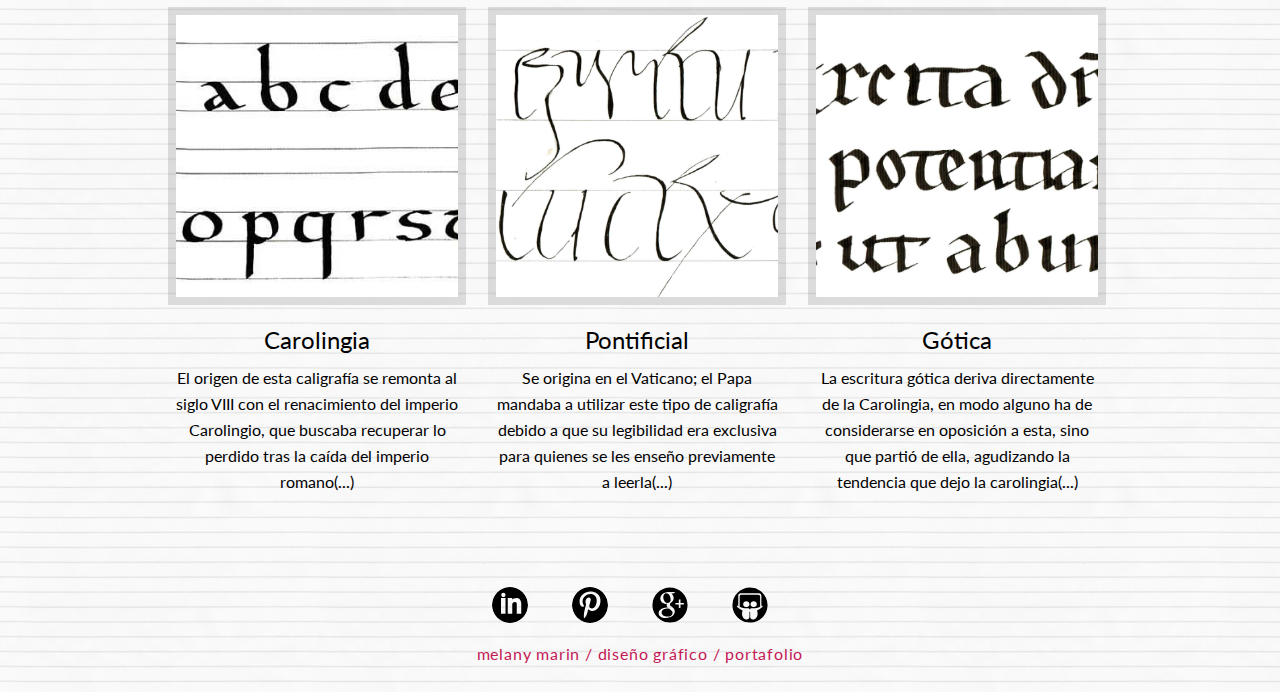
==== commit a327266e: "arreglos finales en foter y ancho img galerias" ====
--- a/caligrafia.html
+++ b/caligrafia.html
@@ -213,19 +213,19 @@
 					<footer align="center">
 						<div class="cont-footer-home">
 							<div class="iconosfooter2">
-								<a href="http://www.linkedin.com/pub/melany-marin/69/338/327"><img src="img/footer/linkedin.png"></a>
+								<a href="http://www.linkedin.com/pub/melany-marin/69/338/327"><img src="img/svg/linkedin2.svg"></a>
 							</div>
 							<div class="iconosfooter">
-								<a href="http://www.pinterest.com/bpurpless/"><img src="img/footer/pinterest.png"></a>
+								<a href="http://www.pinterest.com/bpurpless/"><img src="img/svg/pinterest11.svg"></a>
 							</div>
 							<div class="iconosfooter">
-								<a href="http://plus.google.com/u/0/+MelanyMarin_perfil/about"><img src="img/footer/google.png"></a>
+								<a href="http://plus.google.com/u/0/+MelanyMarin_perfil/about"><img src="img/svg/google110.svg"></a>
 							</div>
 							<div class="iconosfooter">
-								<a href="http://www.slideshare.net/MelanyeMarin"><img src="img/footer/slideshare.png"></a>
+								<a href="http://www.slideshare.net/MelanyeMarin"><img src="img/svg/slideshare3.svg"></a>
 							</div>
 							<div class="texto-footer">
-								<p>melany marin/diseño gráfico/portafolio  </p>
+								<p>melany marin / diseño gráfico / portafolio  </p>
 							</div>
 						</div>	
 					</footer>
--- a/css/cascadaport.css
+++ b/css/cascadaport.css
@@ -53,7 +53,7 @@
 }
 
 .elementomenu{
-	width: 170px;
+	width: 192px;
 	height: 51px;
 	float: left;
 	margin: 0 auto;
@@ -196,6 +196,17 @@
 	text-decoration: none;
 }
 
+.iconosfooter a img:hover{
+	background-color: #C41856;
+	transition: 0.4s;
+}
+
+.iconosfooter2 a img:hover{
+	background-color: #C41856;
+	transition: 0.4s;
+}
+
+
 /*------------------------- FIN DE HOVERS--------------------------*/
 
 img{
@@ -464,11 +475,13 @@
 	width: 36px;
 	height: 36px;
 	border-radius: 100%;
+	margin-left: 15px;
 	margin-bottom: 18px;
 	float: left;
 	display: inline-block;
 	overflow: hidden;
 }
+
 
 .texto-footer{
 	text-align: center;
@@ -480,9 +493,8 @@
 	font-family: 'Lato', helvetica, arial, sans-serif;
 	font-size: 16px;
 	font-variant: 400;
-	text-align: lef;
-
-}
+	text-align: center;
+
 }
 
 /*--.boximg-caligrafia{
@@ -595,8 +607,8 @@
 .cont-img-galeria{
 	padding:8px;
 	margin-right: 6px;
-	width: 218px;
-	height: 218px;
+	width: 235px;
+	height: 235px;
 	display: inline-block;
 	background-color: rgba(100,100,100,0.2);
 	float: left;
@@ -605,8 +617,8 @@
 
 .cont-img-galeria2{
 	padding:8px;
-	width: 218px;
-	height: 218px;
+	width: 235px;
+	height: 235px;
 	display: inline-block;
 	background-color:rgba(100,100,100,0.2);
 	float: left;
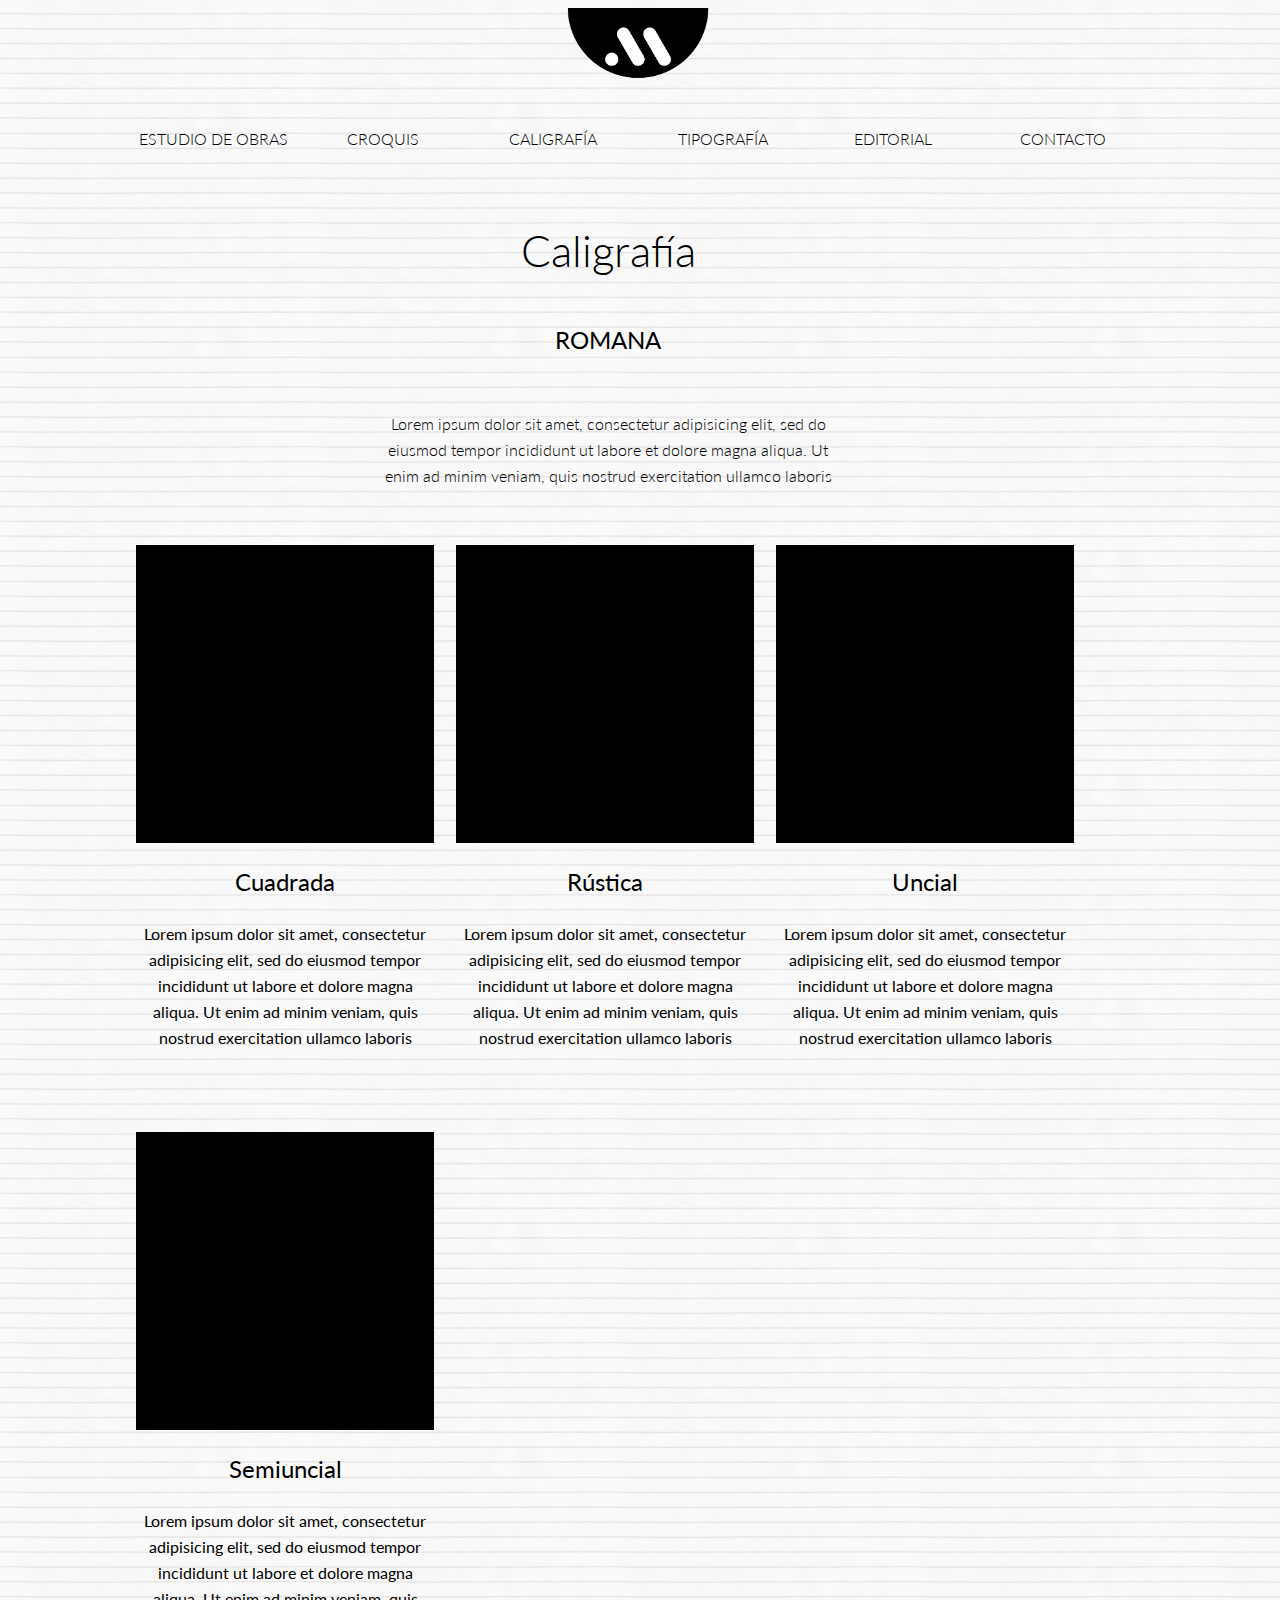
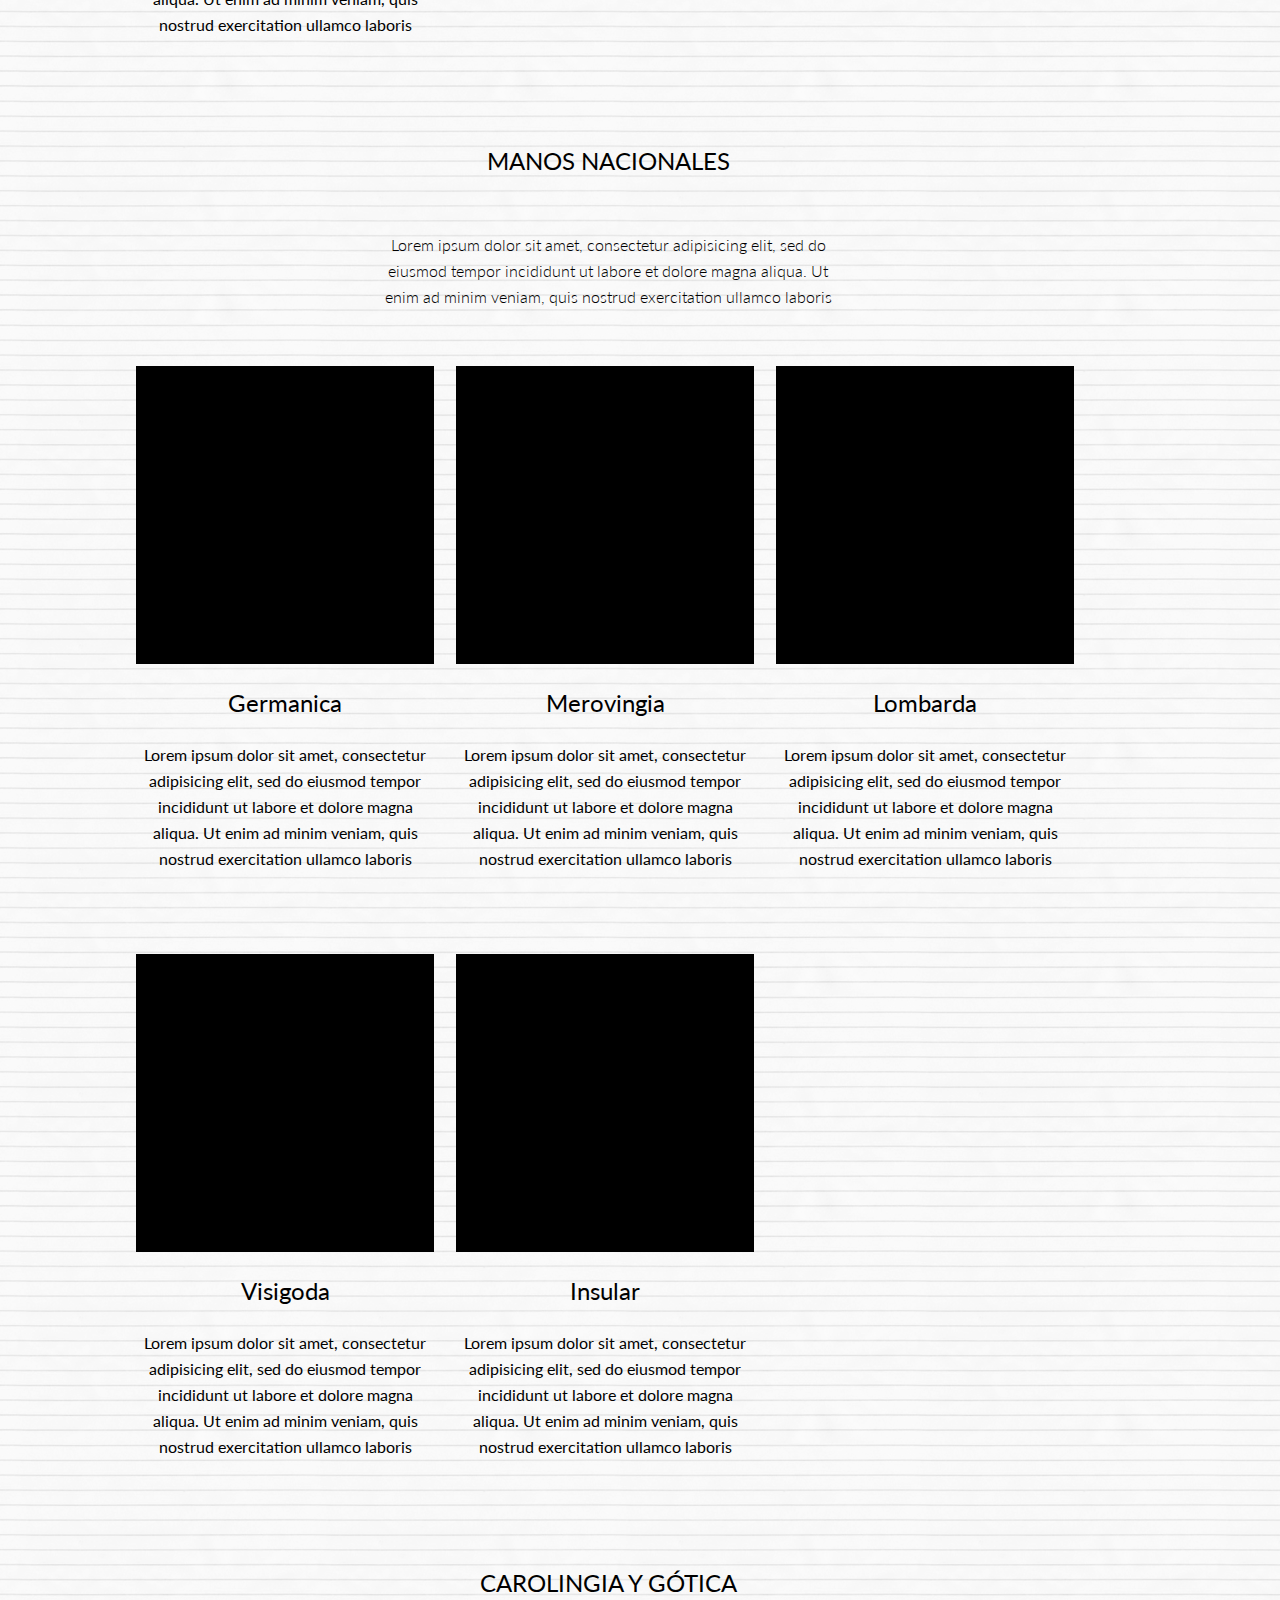
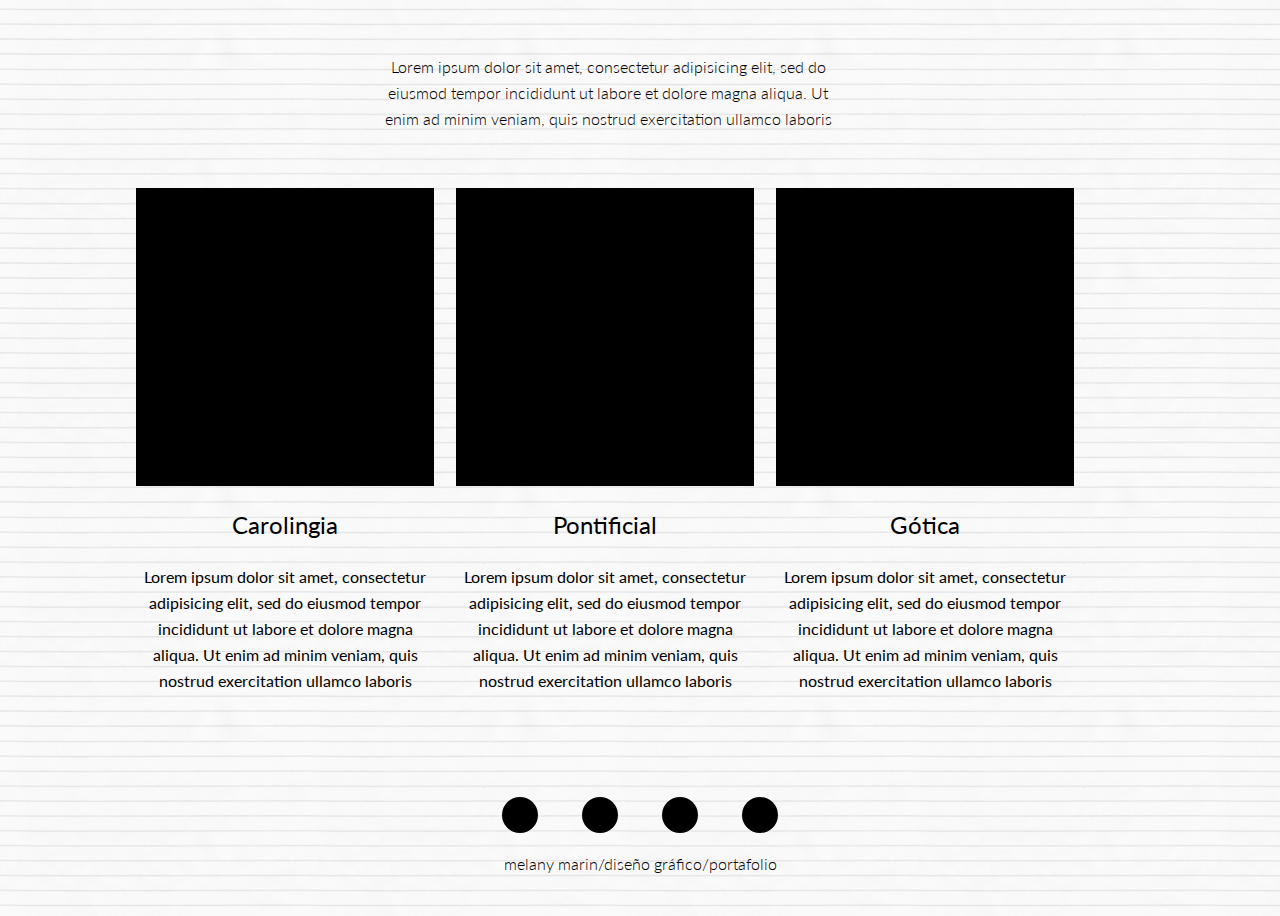
==== commit a39f69bd: "Primera prueba de html de portafolio" ====
--- a/caligrafia.html
+++ b/caligrafia.html
@@ -5,14 +5,13 @@
 			Melany Marin - Caligrafía
 		</title>
 		<link type="text/css" rel="stylesheet" href="css/cascadaport.css"></link>
+		<link type="text/css" rel="stylesheet" href="css/gridpak.css"></link>
 		<link href='http://fonts.googleapis.com/css?family=Lato:300,400,700,400italic' rel='stylesheet' type='text/css'>
-		<link rel="stylesheet" href="css/bootstrap.min.css">
-
 		<meta charset="utf-8">	
 	</head>
 	<body>
 		<div class="container">
-			<div class="contenedor1024"  align="center"> <!--contenedor 1024-->
+			<div class="contenedor1024"> <!--contenedor 1024-->
 
 				<div class="supermenu">	<!--SUPERMENU-->
 					<div class="logomenu"> 
@@ -29,9 +28,11 @@
 							<a href="caligrafia.html" title="Análisis caligrafias Romana a Gótica"><p>Caligrafía</p>
 						</div>
 						<div class="elementomenu">
-							<a href="tipografia.html" title="Análisis tipografico"><p>Tipografía</p></a>
-						</div>
-						
+							<a href="tipografia.html" title="Tipografías en su"><p>Tipografía</p></a>
+						</div>
+						<div class="elementomenu">
+							<a href="editorial.html" title="Proyectos de diseño editorial"><p>Editorial</p></a>
+						</div>
 						<div class="elementomenu">
 							<a href="contacto.html" title="Acerca de mi y contacto"><p>Contacto</p></a>
 						</div>	
@@ -42,409 +43,199 @@
 						<h1>Caligrafía</h1>
 						<div class="boxtexto-galeria" align="center"> <!-- TEXTOS-->
 							<h2>Romana</h2>
-							<p>Durante el imperio romano se desarrollan 4 tipos de escritura caligráfica para textos a partir de la escritura Monumental, que son la escritura Cuadrada, Rústica, Uncial y Semiuncial.</p> 
+							<p>Lorem ipsum dolor sit amet, consectetur adipisicing elit, sed do eiusmod
+							tempor incididunt ut labore et dolore magna aliqua. Ut enim ad minim veniam,
+							quis nostrud exercitation ullamco laboris</p> 
 						</div> <!-- fin de TEXTOS-->
 						
-						<a href="#cuadrada" data-toggle="modal">  <!--cont 1-->
-							<div class="cont-img-tex-contenido">
-								<div class="boximg-contenido">
-									<img src="img/caligrafia/brom_cuadrada.jpg">
-								</div>
-								<div class="boxtexto-contenido">
-									<h3>Cuadrada</h3>
-									<h4>También llamada escritura Quadrata, es la adaptación más fiel de la escritura monumental romana, conserva la esencia de sus proporciones de ancho (según su estructura geométrica)(...)</h4>	
-								</div>
-							</div>
-						</a>	<!-- fin de cont 1-->
-
-						<a href="#rustica" data-toggle="modal"> <!--cont 2-->
-							<div class="cont-img-tex-contenido">
-								<div class="boximg-contenido">
-									<img src="img/caligrafia/brom_rustica.jpg">
-								</div>
-								<div class="boxtexto-contenido">
-									<h3>Rústica</h3>
-									<h4>Este tipo de escritura surge en el siglo I d.C. Posee un trazo más rápido, se le da distintas variaciones según el escriba. Las letras se vuelven angostas, siguen siendo mayúsculas(...)</h4>	
-								</div>
-							</div>
-						</a>	<!-- fin de cont 2-->
-
-						<a href="#uncial" data-toggle="modal"> <!--cont 3-->
-							<div class="cont-img-tex-contenido"> 
-								<div class="boximg-contenido">
-									<img src="img/caligrafia/brom_uncial.jpg">
-								</div>
-								<div class="boxtexto-contenido">
-									<h3>Uncial</h3>
-									<h4>En el siglo III d.C aparece una forma distinta de escritura a la Rústica y la Cuadrada; la escritura Uncial. Se cree que su origen viene de los escribas africanos(...)</h4>	
-								</div>
-							</div>	
-						</a> <!-- fin de cont 3-->
-
-						<a href="#semiuncial" data-toggle="modal"> <!--cont 4-->
-							<div class="cont-img-tex-contenido"> 
-								<div class="boximg-contenido">
-									<img src="img/caligrafia/brom_semiuncial.jpg">
-								</div>
-								<div class="boxtexto-contenido">
-									<h3>Semiuncial</h3>
-									<h4>La característica principal de las semiunciales es que utiliza la mezcla de minúsculas y mayúsculas, conserva ciertas letras de las unciales y aparecen las minúsculas(...)</h4>	
-								</div>
-							</div>
-						</a>	<!-- fin de cont 4-->
+						<div class="cont-img-tex-contenido"> <!--cont 1-->
+							<div class="boximg-contenido">
+								<img src="">
+							</div>
+							<div class="boxtexto-contenido">
+								<h3>Cuadrada</h3>
+								<h4>Lorem ipsum dolor sit amet, consectetur adipisicing elit, sed do eiusmod
+								tempor incididunt ut labore et dolore magna aliqua. Ut enim ad minim veniam,
+								quis nostrud exercitation ullamco laboris </h4>	
+							</div>
+						</div>	<!-- fin de CONTENIDO 1-->
+
+						<div class="cont-img-tex-contenido"> <!--cont 2-->
+							<div class="boximg-contenido">
+								<img src="">
+							</div>
+							<div class="boxtexto-contenido">
+								<h3>Rústica</h3>
+								<h4>Lorem ipsum dolor sit amet, consectetur adipisicing elit, sed do eiusmod
+								tempor incididunt ut labore et dolore magna aliqua. Ut enim ad minim veniam,
+								quis nostrud exercitation ullamco laboris </h4>	
+							</div>
+						</div>	<!-- fin de cont 2-->
+
+						<div class="cont-img-tex-contenido"> <!--cont 3-->
+							<div class="boximg-contenido">
+								<img src="">
+							</div>
+							<div class="boxtexto-contenido">
+								<h3>Uncial</h3>
+								<h4>Lorem ipsum dolor sit amet, consectetur adipisicing elit, sed do eiusmod
+								tempor incididunt ut labore et dolore magna aliqua. Ut enim ad minim veniam,
+								quis nostrud exercitation ullamco laboris</h4>	
+							</div>
+						</div>	<!-- fin de cont 3-->
+
+
+						<div class="cont-img-tex-contenido"> <!--cont 4-->
+							<div class="boximg-contenido">
+								<img src="">
+							</div>
+							<div class="boxtexto-contenido">
+								<h3>Semiuncial</h3>
+								<h4>Lorem ipsum dolor sit amet, consectetur adipisicing elit, sed do eiusmod
+								tempor incididunt ut labore et dolore magna aliqua. Ut enim ad minim veniam,
+								quis nostrud exercitation ullamco laboris</h4>	
+							</div>
+						</div>	<!-- fin de cont 4-->
 
 					</div> <!--fin de CALIGRAFIA ROMANA-->
 
 					<div class="cont-galeria-galeria"> <!--CONTENIDO CALIGRAFIA manos nacionales-->
-
 						<div class="boxtexto-galeria" align="center"> <!-- TEXTOS-->
 							<h2>Manos nacionales</h2>
-							<p>Tras la caída del imperio romano, surgen diferentes variables de caligrafía según sectores de la península Ibérica, que se ven influenciados por las invasiones bárbaras en mayor o menor medida dependiendo de su ubicación.</p> 
+							<p>Lorem ipsum dolor sit amet, consectetur adipisicing elit, sed do eiusmod
+							tempor incididunt ut labore et dolore magna aliqua. Ut enim ad minim veniam,
+							quis nostrud exercitation ullamco laboris</p> 
 						</div> <!-- fin de TEXTOS-->
-
-
-						<a href="#germanica" data-toggle="modal"> <!--cont 1-->
-							<div class="cont-img-tex-contenido"> 
-								<div class="boximg-contenido">
-									<img src="img/caligrafia/bmn_germanica.jpg">
-								</div>
-								<div class="boxtexto-contenido">
-									<h3>Germanica</h3>
-									<h4>Se considera a la escritura Germánica la antecesora directa de la caligrafía Carolingia. Recibió influencias anglosajonas y merovingias, se caracteriza por su estilo claro(...)</h4>	
-								</div>
-							</div>
-						</a>	<!-- fin de cont 1-->
-
-						<a href="#merovingia" data-toggle="modal">
-							<div class="cont-img-tex-contenido"> <!--cont 2-->
-								<div class="boximg-contenido">
-									<img src="img/caligrafia/bmn_merovingia2.jpg">
-								</div>
-								<div class="boxtexto-contenido">
-									<h3>Merovingia</h3>
-									<h4>Su uso fue muy breve (aproximadamente 2 siglos) deriva de la minúscula cursiva romana. En un comienzo solo era utilizada en la cancillería para diplomas y textos honorables(...)</h4>	
-								</div>
-							</div>
-						</a>	<!-- fin de cont 2-->
-
-						<a href="#lombarda" data-toggle="modal"> <!--cont 3-->
-							<div class="cont-img-tex-contenido"> 
-								<div class="boximg-contenido">
-									<img src="img/caligrafia/bmn_lombarda.jpg">
-								</div>
-								<div class="boxtexto-contenido">
-									<h3>Lombarda</h3>
-									<h4>Las invasiones bárbaras influyeron en Italia en un principio (siglos VI-VII) en la escritura, no se vieron muchos cambios en la escritura romana hasta el siglo VIII(...) </h4>	
-								</div>
-							</div>
-						</a>	<!-- fin de cont 3-->
-
-						<a href="#visigoda" data-toggle="modal"><!--cont 4-->
-							<div class="cont-img-tex-contenido"> 
-								<div class="boximg-contenido">
-									<img src="img/caligrafia/bmn_visigoda2.jpg">
-								</div>
-								<div class="boxtexto-contenido">
-									<h3>Visigoda</h3>
-									<h4>Durante en imperio romano se usaba el estilo de escritura acostumbradas (cursiva, uncial, cuadrada, semiuncial), pero con la invasión de los bárbaros(...)</h4>	
-								</div>
-							</div>
-						</a>	<!-- fin de cont 4-->
-
-						<a href="#insular" data-toggle="modal"> <!--cont 5-->
-							<div class="cont-img-tex-contenido"> 
-								<div class="boximg-contenido">
-									<img src="img/caligrafia/bmn-insular.jpg">
-								</div>
-								<div class="boxtexto-contenido">
-									<h3>Insular</h3>
-									<h4>Posee características diferentes a las escrituras del continente europeo, ya que esta se basa en la escritura semiuncial, no en la cursiva romana(...)</h4>	
-								</div>
-							</div>
-						</a>	<!-- fin de cont 5-->
+						
+						<div class="cont-img-tex-contenido"> <!--cont 1-->
+							<div class="boximg-contenido">
+								<img src="">
+							</div>
+							<div class="boxtexto-contenido">
+								<h3>Germanica</h3>
+								<h4>Lorem ipsum dolor sit amet, consectetur adipisicing elit, sed do eiusmod
+								tempor incididunt ut labore et dolore magna aliqua. Ut enim ad minim veniam,
+								quis nostrud exercitation ullamco laboris </h4>	
+							</div>
+						</div>	<!-- fin de CONTENIDO 1-->
+
+						<div class="cont-img-tex-contenido"> <!--cont 2-->
+							<div class="boximg-contenido">
+								<img src="">
+							</div>
+							<div class="boxtexto-contenido">
+								<h3>Merovingia</h3>
+								<h4>Lorem ipsum dolor sit amet, consectetur adipisicing elit, sed do eiusmod
+								tempor incididunt ut labore et dolore magna aliqua. Ut enim ad minim veniam,
+								quis nostrud exercitation ullamco laboris </h4>	
+							</div>
+						</div>	<!-- fin de cont 2-->
+
+						<div class="cont-img-tex-contenido"> <!--cont 3-->
+							<div class="boximg-contenido">
+								<img src="">
+							</div>
+							<div class="boxtexto-contenido">
+								<h3>Lombarda</h3>
+								<h4>Lorem ipsum dolor sit amet, consectetur adipisicing elit, sed do eiusmod
+								tempor incididunt ut labore et dolore magna aliqua. Ut enim ad minim veniam,
+								quis nostrud exercitation ullamco laboris</h4>	
+							</div>
+						</div>	<!-- fin de cont 3-->
+
+
+						<div class="cont-img-tex-contenido"> <!--cont 4-->
+							<div class="boximg-contenido">
+								<img src="">
+							</div>
+							<div class="boxtexto-contenido">
+								<h3>Visigoda</h3>
+								<h4>Lorem ipsum dolor sit amet, consectetur adipisicing elit, sed do eiusmod
+								tempor incididunt ut labore et dolore magna aliqua. Ut enim ad minim veniam,
+								quis nostrud exercitation ullamco laboris</h4>	
+							</div>
+						</div>	<!-- fin de cont 4-->
+
+
+						<div class="cont-img-tex-contenido"> <!--cont 5-->
+							<div class="boximg-contenido">
+								<img src="">
+							</div>
+							<div class="boxtexto-contenido">
+								<h3>Insular</h3>
+								<h4>Lorem ipsum dolor sit amet, consectetur adipisicing elit, sed do eiusmod
+								tempor incididunt ut labore et dolore magna aliqua. Ut enim ad minim veniam,
+								quis nostrud exercitation ullamco laboris</h4>	
+							</div>
+						</div>	<!-- fin de cont 5-->
 
 					</div> <!--fin de CALIGRAFIA manos nacionales-->
 
 					<div class="cont-galeria-galeria"> <!--CONTENIDO CALIGRAFIA carolingia y gótica-->
 						<div class="boxtexto-galeria" align="center"> <!-- TEXTOS-->
-
-							<h2>Carolingia, Pontificial y Gótica</h2>
-							<p>Con el surgimiento del imperio Carolingio, Carlo Magno busca unificar la escritura del imperio y mejorar su legibilidad. Aparecen contraposiciones a esta como es la escritura gótica, que si bien es legible y deriva de la carolingia, su forma y grosor de trazos son completamente diferenciables.</p> 
+							<h2>Carolingia y Gótica</h2>
+							<p>Lorem ipsum dolor sit amet, consectetur adipisicing elit, sed do eiusmod
+							tempor incididunt ut labore et dolore magna aliqua. Ut enim ad minim veniam,
+							quis nostrud exercitation ullamco laboris</p> 
 						</div> <!-- fin de TEXTOS-->
 						
-						<a href="#carolingia" data-toggle="modal"> <!--cont 1-->
-							<div class="cont-img-tex-contenido"> 
-								<div class="boximg-contenido">
-									<img src="img/caligrafia/bcarolingia.jpg">
-								</div>
-								<div class="boxtexto-contenido">
-									<h3>Carolingia</h3>
-									<h4>El origen de esta caligrafía se remonta al siglo VIII con el renacimiento del imperio Carolingio, que buscaba recuperar lo perdido tras la caída del imperio romano(...)</h4>	
-								</div>
-							</div>	
-						</a> <!-- fin de CONTENIDO 1-->
-
-						<a href="#pontificial" data-toggle="modal"> <!--cont 2-->
-							<div class="cont-img-tex-contenido"> 
-								<div class="boximg-contenido">
-									<img src="img/caligrafia/bpontificial.jpg">
-								</div>
-								<div class="boxtexto-contenido">
-									<h3>Pontificial</h3>
-									<h4>Se origina en el Vaticano; el Papa mandaba a utilizar este tipo de caligrafía debido a que su legibilidad era exclusiva para quienes se les enseño previamente a leerla(...)</h4>	
-								</div>
-							</div>	
-						</a><!-- fin de cont 2-->
-
-						<a href="#gotica" data-toggle="modal">
-							<div class="cont-img-tex-contenido"> <!--cont 3-->
-								<div class="boximg-contenido">
-									<img src="img/caligrafia/bgotica.jpg">
-								</div>
-								<div class="boxtexto-contenido">
-									<h3>Gótica</h3>
-									<h4>La escritura gótica deriva directamente de la Carolingia, en modo alguno ha de considerarse en oposición a esta, sino que partió de ella, agudizando la tendencia que dejo la carolingia(...)</h4>	
-								</div>
-							</div>	
-						</a><!-- fin de cont 3-->
-
+						<div class="cont-img-tex-contenido"> <!--cont 1-->
+							<div class="boximg-contenido">
+								<img src="">
+							</div>
+							<div class="boxtexto-contenido">
+								<h3>Carolingia</h3>
+								<h4>Lorem ipsum dolor sit amet, consectetur adipisicing elit, sed do eiusmod
+								tempor incididunt ut labore et dolore magna aliqua. Ut enim ad minim veniam,
+								quis nostrud exercitation ullamco laboris </h4>	
+							</div>
+						</div>	<!-- fin de CONTENIDO 1-->
+
+						<div class="cont-img-tex-contenido"> <!--cont 2-->
+							<div class="boximg-contenido">
+								<img src="">
+							</div>
+							<div class="boxtexto-contenido">
+								<h3>Pontificial</h3>
+								<h4>Lorem ipsum dolor sit amet, consectetur adipisicing elit, sed do eiusmod
+								tempor incididunt ut labore et dolore magna aliqua. Ut enim ad minim veniam,
+								quis nostrud exercitation ullamco laboris </h4>	
+							</div>
+						</div>	<!-- fin de cont 2-->
+
+						<div class="cont-img-tex-contenido"> <!--cont 3-->
+							<div class="boximg-contenido">
+								<img src="">
+							</div>
+							<div class="boxtexto-contenido">
+								<h3>Gótica</h3>
+								<h4>Lorem ipsum dolor sit amet, consectetur adipisicing elit, sed do eiusmod
+								tempor incididunt ut labore et dolore magna aliqua. Ut enim ad minim veniam,
+								quis nostrud exercitation ullamco laboris</h4>	
+							</div>
+						</div>	<!-- fin de cont 3-->
 					</div> <!--fin de CALIGRAFIA manos nacionales-->
 
 					<footer align="center">
 						<div class="cont-footer-home">
 							<div class="iconosfooter2">
-								<a href="http://www.linkedin.com/pub/melany-marin/69/338/327"><img src="img/svg/linkedin2.svg"></a>
 							</div>
 							<div class="iconosfooter">
-								<a href="http://www.pinterest.com/bpurpless/"><img src="img/svg/pinterest11.svg"></a>
 							</div>
 							<div class="iconosfooter">
-								<a href="http://plus.google.com/u/0/+MelanyMarin_perfil/about"><img src="img/svg/google110.svg"></a>
 							</div>
 							<div class="iconosfooter">
-								<a href="http://www.slideshare.net/MelanyeMarin"><img src="img/svg/slideshare3.svg"></a>
 							</div>
 							<div class="texto-footer">
-								<p>melany marin / diseño gráfico / portafolio  </p>
+								<p>melany marin/diseño gráfico/portafolio  </p>
 							</div>
 						</div>	
 					</footer>
 						
 			</div> <!--fin del contenedor de 1024-->
+
+			
+
 		</div><!--fin del container-->
-
-					
-			<!--MODALS-->
-
-					<div class="modal fade" id="cuadrada" role="dialog"> <!-- modal cuadrada-->
-					  <div class="modal-dialog">
-					    <div class="modal-content">
-					      <div class="modal-header">
-					      	<button type="button" class="close" data-dismiss="modal"><span aria-hidden="true">&times;</span><span class="sr-only">Close</span></button>	
-					      	<h4 class="modal-title">Caligrafía Cuadrada</h4>				        
-					      </div>
-					      <div class="modal-body">
-					        <img src="img/caligrafia/rom_cuadrada.jpg">
-					      </div>
-					      <div class="modal-caption">
-					        <p>Fragmento de Virgilio "Codex Agusteux" manuscrito de lujo.</p><p>También llamada escritura Quadrata, es la adaptación más fiel de la escritura monumental romana, conserva la esencia de sus proporciones de ancho (según su estructura geométrica). Es utilizada en textos de lujo u obras veneradas, como obras de Virgilio y la Biblia, pero existen muy pocos ejemplares debido a lo laborioso que era ejecutarla. </p>
-					      </div>
-					    </div>
-					  </div>
-					</div> <!-- modal cuadrada-->
-
-					<div class="modal fade" id="rustica" role="dialog"> <!-- modal rustica-->
-					  <div class="modal-dialog">
-					    <div class="modal-content">
-					      <div class="modal-header">
-					      	<button type="button" class="close" data-dismiss="modal"><span aria-hidden="true">&times;</span><span class="sr-only">Close</span></button>
-					      	<h4 class="modal-title" >Caligrafía Rústica</h4>					        
-					      </div>
-					      <div class="modal-body">
-					        <img src="img/caligrafia/rom_rustica.jpg">
-					      </div>
-					      <div class="modal-caption">
-					        <p>Este tipo de escritura surge en el siglo I d.C. Posee un trazo más rápido, se le da distintas variaciones según el escriba. Las letras se vuelven angostas, siguen siendo mayúsculas, solo unas pocas ascienden o descienden del alto de la x.</p><p>Proviene de una simplificación de la escritura cuadrada, en donde se angosta el ancho, se aplican serif curvos más rápidos de realizar, los trazos curvos poseen un ángulo con la inclinación diagonal de la mano, mientras que se mantiene en alto contraste entre trazos finos y gruesos.</p>
-					      </div>
-					    </div>
-					  </div>
-					</div> <!-- modal rustica-->
-
-					<div class="modal fade" id="uncial" role="dialog"> <!-- modal uncial-->
-					  <div class="modal-dialog">
-					    <div class="modal-content">
-					      <div class="modal-header">
-					      	<button type="button" class="close" data-dismiss="modal"><span aria-hidden="true">&times;</span><span class="sr-only">Close</span></button>
-					      	<h4 class="modal-title" >Caligrafía Uncial</h4>					        
-					      </div>
-					      <div class="modal-body">
-					        <img src="img/caligrafia/rom_uncial.jpg">
-					      </div>
-					      <div class="modal-caption">
-					        <p>En el siglo III d.C aparece una forma distinta de escritura a la Rústica y la Cuadrada; la escritura Uncial. Se cree que su origen viene de los escribas africanos, se caracteriza por ser más redondeada. En el siglo IV d.C ya era de uso común, siendo muy predominante en el siglo V d.C, se utilizó en muchos manuscritos cristianos hasta el siglo XVII, el siglo IX comienza a utilizarse como encabezado de capítulos.</p><p>La escritura uncial deriva de la escritura cuadrada en su ancho de caja, con un pulso e inclinación similares a la rústica, se eliminan los serif, por lo que es más rápida de ejecutar y posee un blanco muy amplio, por lo que resulta muy legible y espaciosa.</p><p>Hasta el siglo VII fue muy utilizada en escritura de textos, mas causa ciertos inconvenientes por ser demasiado ancha, por lo que resulta una menor cantidad de texto por página, por lo que en el siglo IX se usaba primordialmente para titular.</p>
-					      </div>
-					    </div>
-					  </div>
-					</div> <!-- modal uncial-->
-
-					<div class="modal fade" id="semiuncial" role="dialog"> <!-- modal semiuncial-->
-					  <div class="modal-dialog">
-					    <div class="modal-content">
-					      <div class="modal-header">
-					      	<button type="button" class="close" data-dismiss="modal"><span aria-hidden="true">&times;</span><span class="sr-only">Close</span></button>
-					      	<h4 class="modal-title" >Caligrafía Semiuncial</h4>					        
-					      </div>
-					      <div class="modal-body">
-					        <img src="img/caligrafia/rom_semiuncial.jpg">
-					      </div>
-					      <div class="modal-caption">
-					        <p>"Fragmento de San Hilario de Poitiers (de Trinitate: Liber II ad constantium)"</p><p>La característica principal de las semiunciales es que utiliza la mezcla de minúsculas y mayúsculas, conserva ciertas letras de las unciales y aparecen las minúsculas. Aparece en ciertos textos del siglo V al IX d.C.</p><p>Algunos la denominan como "minúscula antigua" o "escritura mixta". El trazo se ejecuta de una manera más veloz, resaltan los trazos ascendentes y descendentes de letras como la "l", "p" y "b".</p>
-					      </div>
-					    </div>
-					  </div>
-					</div> <!-- modal semiuncial-->
-
-					<div class="modal fade" id="germanica" role="dialog"> <!-- modal germanica-->
-					  <div class="modal-dialog">
-					    <div class="modal-content">
-					      <div class="modal-header">
-					      	<button type="button" class="close" data-dismiss="modal"><span aria-hidden="true">&times;</span><span class="sr-only">Close</span></button>
-					      	<h4 class="modal-title" >Caligrafía Germanica</h4>					        
-					      </div>
-					      <div class="modal-body">
-					        <img src="img/caligrafia/mn_germanica.jpg">
-					      </div>
-					      <div class="modal-caption">
-					        <p>Siglo VII-IX d.C, Territorio Franco (actual Alemania y norte de Francia)</p><p>Se considera a la escritura Germánica la antecesora directa de la caligrafía Carolingia. Recibió influencias anglosajonas y merovingias, se caracteriza por su estilo claro, separación marcada entre palabras y el uso de ligaduras, al unir trazados entre letras de una misma palabra, no es rígida ya que permite variables de una misma letra. </p><p>Posee una proporción fija para el alto de la x, mas para los trazos ascendentes y descendentes no tienen una proporción definida.</p>
-					      </div>
-					    </div>
-					  </div>
-					</div> <!-- modal germanica-->
-
-					<div class="modal fade" id="merovingia" role="dialog"> <!-- modal merovingia-->
-					  <div class="modal-dialog">
-					    <div class="modal-content">
-					      <div class="modal-header">
-					      	<button type="button" class="close" data-dismiss="modal"><span aria-hidden="true">&times;</span><span class="sr-only">Close</span></button>
-					      	<h4 class="modal-title" >Caligrafía Merovingia</h4>					        
-					      </div>
-					      <div class="modal-body">
-					        <img src="img/caligrafia/mn_merovingia2.jpg">
-					      </div>
-					      <div class="modal-caption">
-					        <p>Siglo VI-VII d.C, Dinastía Merovingia (Actual Francia, parte de Alemania y Suiza)</p><p>Su uso fue muy breve (aproximadamente 2 siglos) deriva de la minúscula cursiva romana. En un comienzo solo era utilizada en la cancillería para diplomas y textos honorables, posteriormente fue utilizada en libros.Tenía muchas variables según la región donde se escribía: Borgoña, San Gallo, Madrano, Laon, Corbie y Lexuevil, esta última con mayor tendencia a la caligrafía.</p><p>Se caracteriza por: Pérdida de proporción, gran irregularidad, mucho uso de ligaduras, trazos ascendentes y descendentes extremadamente largos, dificultad de lectura, las frases comienzan con letras capitales o unciales y se separan por puntos.</p>
-					      </div>
-					    </div>
-					  </div>
-					</div> <!-- modal merovingia-->
-
-					<div class="modal fade" id="lombarda" role="dialog"> <!-- modal lombarda-->
-					  <div class="modal-dialog">
-					    <div class="modal-content">
-					      <div class="modal-header">
-					      	<button type="button" class="close" data-dismiss="modal"><span aria-hidden="true">&times;</span><span class="sr-only">Close</span></button>
-					      	<h4 class="modal-title" >Caligrafía Lombarda</h4>					        
-					      </div>
-					      <div class="modal-body">
-					        <img src="img/caligrafia/mn_lombarda.jpg">
-					      </div>
-					      <div class="modal-caption">
-					        <p>Siglo VI-XII d.C, Norte de Italia</p><p>Las invasiones bárbaras influyeron en Italia en un principio (siglos VI-VII) en la escritura, no se vieron muchos cambios en la escritura romana hasta el siglo VIII donde se ven grandes cambios dependiendo las regiones de Italia. </p><p>La escritura Lombarda Septentrional (norte), se ve influenciada por la escritura Merovingia. </p><p>En el centro de Italia se siguió usando escritura Capital, Uncial y cursivas romanas. </p><p>Dentro de todas las variables de Lombarda la Beneventana (sur) es la más caligráfica. Tiene rasgos que provienen de la escritura uncial y semiuncial. </p>
-					      </div>
-					    </div>
-					  </div>
-					</div> <!-- modal lombarda-->
-
-					<div class="modal fade" id="visigoda" role="dialog"> <!--visigoda-->
-					  <div class="modal-dialog">
-					    <div class="modal-content">
-					      <div class="modal-header">
-					      	<button type="button" class="close" data-dismiss="modal"><span aria-hidden="true">&times;</span><span class="sr-only">Close</span></button>
-					      	<h4 class="modal-title" >Caligrafía Visigoda</h4>					        
-					      </div>
-					      <div class="modal-body">
-					        <img src="img/caligrafia/mn_visigoda2.jpg">
-					      </div>
-					      <div class="modal-caption">
-					        <p>Siglo VIII-XII d.C, Península Iberica (Actual España y zonas del sur de Francia) </p><p>Durante en imperio romano se usaba el estilo de escritura acostumbradas (cursiva, uncial, cuadrada, semiuncial), pero con la invasión de los bárbaros, como los Suevos, Vándalos, Alanos y Visigodos la cultura decayó, mas no la escritura. </p><p>Se dio un florecimiento cultural en el siglo VII, como un diccionario creado por el obispo de Sevilla, San Isidro (560-636), en 1080 fue mandato usar solo la Carolingia, mas siguió siendo usada en conjunto hasta finales del siglo XII. </p><p>Tiene diversas variables según el lugar donde se usaba, se caracteriza por su gran legibilidad, utiliza espacio entre palabras y uniones sutiles entre letras de una misma palabra, usa puntuación para separación de frases. </p>
-					      </div>
-					    </div>
-					  </div>
-					</div> <!-- modal visigoda-->
-
-					<div class="modal fade" id="insular" role="dialog"> <!-- modal insular-->
-					  <div class="modal-dialog">
-					    <div class="modal-content">
-					      <div class="modal-header">
-					      	<button type="button" class="close" data-dismiss="modal"><span aria-hidden="true">&times;</span><span class="sr-only">Close</span></button>
-					      	<h4 class="modal-title">Caligrafía Insular</h4>					        
-					      </div>
-					      <div class="modal-body">
-					        <img src="img/caligrafia/mn_insular.jpg">
-					      </div>
-					      <div class="modal-caption">
-					        <p>Siglo VI-XI d.C, Irlanda e Inglaterra</p><p>Posee características diferentes a las escrituras del continente europeo, ya que esta se basa en la escritura semiuncial, no en la cursiva romana; además, los irlandeses no recibieron la influencia del latín, sino que adaptaron la semiuncial para su uso. Recibieron influencias Celtas que se pueden ver en la forma de decoración de las mayúsculas. </p><p>Es una escritura que a diferencia de la semiuncial, se usa como minúscula. Los trazos ascendentes y descendentes son más pequeños que el alto de la x, pero son de alturas establecidas. </p>
-					      </div>
-					    </div>
-					  </div>
-					</div> <!-- modal insular-->
-
-					<div class="modal fade" id="carolingia" role="dialog"> <!-- carolingia-->
-					  <div class="modal-dialog">
-					    <div class="modal-content">
-					      <div class="modal-header">
-					      	<button type="button" class="close" data-dismiss="modal"><span aria-hidden="true">&times;</span><span class="sr-only">Close</span></button>
-					      	<h4 class="modal-title" >Caligrafía Carolingia</h4>					        
-					      </div>
-					      <div class="modal-body">
-					        <img src="img/caligrafia/carolingia.jpg">
-					      </div>
-					      <div class="modal-caption">
-					        <p>Siglo VIII, Imperio Carolingio</p><p>El origen de esta caligrafía se remonta al siglo VIII con el renacimiento del imperio Carolingio, que buscaba recuperar lo perdido tras la caída del imperio romano.</p><p>Debido a la gran variedad de escritura de las diferentes naciones, Carlo Magno convoca una convención en donde Alain de York es el encargado de construir una caligrafía legible y estándar para todas las naciones del imperio. </p><p>Desde su origen en el siglo VIII su uso pervive hasta el siglo XII, en donde se convirtió en la escritura universal de Europa desplazando a las nacionales. </p><p>En el siglo IX su uso es generalizado en territorios Francos, Italia, Alemania y Suiza. En el siglo X se difunde en Cataluña, en el siglo XI en Inglaterra y en el el siglo XII en la península Ibérica. </p>
-					      </div>
-					    </div>
-					  </div>
-					</div> <!-- modal carolingia-->
-
-					<div class="modal fade" id="pontificial" role="dialog"> <!-- modal pontificial-->
-					  <div class="modal-dialog">
-					    <div class="modal-content">
-					      <div class="modal-header">
-					      	<button type="button" class="close" data-dismiss="modal"><span aria-hidden="true">&times;</span><span class="sr-only">Close</span></button>
-					      	<h4 class="modal-title" >Caligrafía Pontificial</h4>					        
-					      </div>
-					      <div class="modal-body">
-					        <img src="img/caligrafia/pontificial.jpg">
-					      </div>
-					      <div class="modal-caption">
-					        <p>Se origina en el Vaticano; el Papa mandaba a utilizar este tipo de caligrafía debido a que su legibilidad era exclusiva para quienes se les enseño previamente a leerla.</p>
-					      </div>
-					    </div>
-					  </div>
-					</div> <!-- modal pontificial-->
-
-					<div class="modal fade" id="gotica" role="dialog"> <!-- modal gotica-->
-					  <div class="modal-dialog">
-					    <div class="modal-content">
-					      <div class="modal-header">
-					      	<button type="button" class="close" data-dismiss="modal"><span aria-hidden="true">&times;</span><span class="sr-only">Close</span></button>
-					      	<h4 class="modal-title" >Caligrafía Gotica</h4>					        
-					      </div>
-					      <div class="modal-body">
-					        <img src="img/caligrafia/gotica.jpg">
-					      </div>
-					      <div class="modal-caption">
-					        <p>La escritura gótica deriva directamente de la Carolingia, en modo alguno ha de considerarse en oposición a esta, sino que partió de ella, agudizando la tendencia que dejo la carolingia como la acentuación de los ángulos y engrosamiento del trazo, que provoca una letra estrecha y líneas gruesas.</p><p>Los primeros ejemplos de esta escritura se encuentran en manuscritos del siglo XII producidos en Francia. La gótica fue usada en el mundo latino hasta el siglo XV, y siguió vigente en Alemania hasta el siglo XVI. </p>
-					      </div>
-					    </div>
-					  </div>
-					</div> <!-- modal gotica-->
-
-			<!--FIN MODALS-->
- 
-					
-				<script src="https://ajax.googleapis.com/ajax/libs/jquery/1.11.1/jquery.min.js"></script>
-				<script src="js/bootstrap.min.js"></script>
-	
 	</body><!--fin del body-->
 </html>--- a/css/cascadaport.css
+++ b/css/cascadaport.css
@@ -1,17 +1,10 @@
 /*--contenedores--*/
-*{
-	webkit-box-sizing:none !important;
-}
 
 body{
 	background-image: url(../img/lined_paper.png);
 	background-repeat: repeat;
-	margin: 0px;
-}
-
-.container{
-	margin-top:0px;
-}
+}
+
 .contenedor1024{
 	max-width: 1024px;
 	margin: 0 auto;
@@ -53,7 +46,7 @@
 }
 
 .elementomenu{
-	width: 192px;
+	width: 170px;
 	height: 51px;
 	float: left;
 	margin: 0 auto;
@@ -62,16 +55,15 @@
 
 .supermenu{
 	display: inline-block;
-	margin: 0 auto;
 }
 
 
 .menu, a p{ /*--primer menu--*/
-	font-family: 'Lato', helvetica, arial, sans-serif !important;
-	text-transform: uppercase !important;
-	text-align: center !important;
-	font-size: 16px !important;
-	font-variant: 700 !important;
+	font-family: 'Lato', helvetica, arial, sans-serif;
+	text-transform: uppercase;
+	text-align: center;
+	font-size: 16px;
+	font-variant: 700;
 }
 
 .span_2{
@@ -105,7 +97,6 @@
 .boximg-estudios{
 	width:617px;
 	height:320px;
-	margin-top: 20px;
 	background-color: black;
 	display: inline-block;
 	float: left;
@@ -132,86 +123,59 @@
 	-moz-filter:grayscale(0);
 	-ms-filter:grayscale(0);
 	-o-filter:grayscale(0);
-	transition: 1s;
-}
-
-
-.boximg-croquis:hover{
-	background-color: #44014D;
-	transition: 0.5s;
-}
-
-
+}
+
+.boximg-croquis img:hover{
+	-webkit-filter:brightness(0.3);
+	-moz-filter:brightness(0.3);
+	-ms-filter:brightness(0.3);
+	-o-filter:brightness(0.3);
+}
 
 .cont-img-tex-croquis:hover{
 	background-color: rgba(100,100,100,0.2);
-	transition: 1s;
 }
 
 .cont-img-tex-contenido:hover{
 	background-color: rgba(100,100,100,0.2);
-	transition: 0.5s;
-}
-
-.cont-img-caligrafia2:hover{	
-	background-color: #44014D;
-	transition: 0.5s;
+}
+
+.cont-img-caligrafia2:hover{
 	
+	-webkit-filter:brightness(0.3);
+	-moz-filter:brightness(0.3);
+	-ms-filter:brightness(0.3);
+	-o-filter:brightness(0.3);
 }
 
 .cont-img-caligrafia:hover{
-	background-color: #44014D;
-	transition: 1s;	
+
+	-webkit-filter:brightness(0.3);
+	-moz-filter:brightness(0.3);
+	-ms-filter:brightness(0.3);
+	-o-filter:brightness(0.3);
 }
 
 .cont-img-tipografia:hover{
-	background-color: #44014D;
-	transition: 1s;
-	
+	-webkit-filter:brightness(0.3);
+	-moz-filter:brightness(0.3);
+	-ms-filter:brightness(0.3);
+	-o-filter:brightness(0.3);
 }
 
 .cont-img-tipografia2:hover{
-	background-color: #44014D;
-	transition: 1s;
-	
-}
-
-.cont-img-galeria:hover{
-	background-color: #44014D;
-	transition: 1s;
-}
-
-.cont-img-galeria2:hover{
-	background-color: #44014D;
-	transition: 1s;
-}
-
-.boximg-contenido:hover{
-	background-color: #44014D;
-	transition: 1s;
-}
-
-.menu .elementomenu a p:hover{
-	color:#C41856;
-	text-decoration: none;
-}
-
-.iconosfooter a img:hover{
-	background-color: #C41856;
-	transition: 0.4s;
-}
-
-.iconosfooter2 a img:hover{
-	background-color: #C41856;
-	transition: 0.4s;
-}
+	-webkit-filter:brightness(0.3);
+	-moz-filter:brightness(0.3);
+	-ms-filter:brightness(0.3);
+	-o-filter:brightness(0.3);
+}
+
 
 
 /*------------------------- FIN DE HOVERS--------------------------*/
 
 img{
-	width: 100% !important;
-	height: auto !important;
+	width: 100%;
 }
 
 .boxtexto-estudios{
@@ -220,7 +184,6 @@
 	display: inline-block;
 	float: right;
 	margin-top: 70px;
-	margin-left: 10px;
 }
 
 /*--contenedores de croquis--*/
@@ -236,16 +199,16 @@
 }
 
 .cont-img-tex-croquis{
-	padding-left: 8px !important;
-	padding-right: 8px !important;
-	padding-top: 8px !important;
-	margin: 0 auto !important;
-	width: 298px !important;
-	display: inline-block !important;
+	padding-left: 8px;
+	padding-right: 8px;
+	padding-top: 8px;
+	margin: 0 auto;
+	width: 298px;
+	display: inline-block;
 	background-color: rgba(100,100,100,0);
-	float: left !important;
-	margin-right: 6px !important;
-	margin-bottom: 20px !important;
+	float: left;
+	margin-right: 6px;
+	margin-bottom: 20px;
 }
 
 .cont-img-tex-croquis-centro{
@@ -260,8 +223,9 @@
 	float: left;
 }
 .boximg-croquis{
-	padding: 8px;
-	background-color: rgba(100,100,100,0.2);
+	width:298px;
+	height:298px;
+	background-color: black;
 	display: inline-block;
 	float: right;
 	overflow: hidden;
@@ -323,14 +287,13 @@
 	margin-left: 50px;
 }
 .boxtexto-caligrafia{
-	width: 600px;
-	padding-top: 20px;
+	width: 300px;
 	padding-left: 40px;
 	padding-right: 40px;
 	padding-bottom: 12px;
 	margin-bottom: 20px;
-	display: inline-block;
-
+	display: inline;
+	margin: 0 auto;
 }
 
 /*--TIPOGRAFIA--*/
@@ -372,13 +335,13 @@
 	margin-left: 50px;
 }
 .boxtexto-tipografia{
-	width: 600px;
-	padding-top: 20px;
+	width: 300px;
 	padding-left: 40px;
 	padding-right: 40px;
 	padding-bottom: 12px;
 	margin-bottom: 20px;
-	display: inline-block;
+	display: inline;
+	margin: 0 auto;
 }
 
 
@@ -463,25 +426,25 @@
 .iconosfooter{
 	width: 36px;
 	height: 36px;
-	border-radius: 100%;
+	border-radius: 20px;
 	margin-left: 44px;
 	margin-bottom: 18px;
-	float: left;
-	display: inline-block;
-	overflow: hidden;
+	background-color: black;
+	background-image: url(../img/);
+	float: left;
+	display: inline-block;
 }
 
 .iconosfooter2{
 	width: 36px;
 	height: 36px;
-	border-radius: 100%;
-	margin-left: 15px;
+	border-radius: 20px;
 	margin-bottom: 18px;
-	float: left;
-	display: inline-block;
-	overflow: hidden;
-}
-
+	background-color: black;
+	background-image: url(../img/);
+	float: left;
+	display: inline-block;
+}
 
 .texto-footer{
 	text-align: center;
@@ -496,6 +459,7 @@
 	text-align: center;
 
 }
+}
 
 /*--.boximg-caligrafia{
 	width:218px;
@@ -514,12 +478,12 @@
 }
 
 div a:hover{
-	color: #570273 !important;
+	color: #cc0000;
 }
 
 a{
-	text-decoration: none !important;
-	color: #000000 !important;
+	text-decoration: none;
+	color: #000000;
 }
 
 /*--div a:visited {
@@ -534,54 +498,44 @@
 /*--los weight de lato son 300 (light) 400, 400italic, bold--*/
 
 h1{
-	font-family: 'Lato', helvetica, arial, sans-serif  !important;
-	font-size: 44px !important;
-	font-weight: 300 !important;
-	letter-spacing: 0.06em !important;
-	text-align: center !important;
-	margin-bottom: 40px !important;
-	color: #C41856 !important;
+	font-family: 'Lato', helvetica, arial, sans-serif;
+	font-size: 44px;
+	font-weight: 300;
+	text-align: center;
 }
 
 h2{
-	font-family: 'Lato', helvetica, arial, sans-serif  !important;
-	font-size: 24px !important;
-	text-transform: uppercase !important;
+	font-family: 'Lato', helvetica, arial, sans-serif;
+	font-size: 24px;
+	text-transform: uppercase;
 	line-height: 30px;
-	color: #630170 !important;
-	font-weight: 400 !important;
-	text-align: center !important;
+	font-weight: 400;
+	text-align: center;
 }
 
 h3{
-	font-family: 'Lato', helvetica, arial, sans-serif  !important;
-	font-size: 24px  !important;
-	line-height: 30px  !important;
-	font-weight: 400  !important;
-	text-align: center  !important;
+	font-family: 'Lato', helvetica, arial, sans-serif;
+	font-size: 24px;
+	line-height: 30px;
+	font-weight: 400;
+	text-align: center;
 }
 
 h4{
-	font-family: 'Lato', helvetica, arial, sans-serif  !important;
-	font-size: 16px  !important;
-	line-height: 26px  !important;
-	font-weight: 400  !important;
-	text-align: center  !important;
+	font-family: 'Lato', helvetica, arial, sans-serif;
+	font-size: 16px;
+	line-height: 26px;
+	font-weight: 400;
+	text-align: center;
 }
 
 p{
-	font-family: 'Lato', helvetica, arial, sans-serif  !important;
-	font-size: 16px  !important;
-	line-height: 26px  !important;
-	font-weight: 400  !important;
-	text-align: center  !important;
-	padding-top: 20px  !important;
-}
-
-.texto-footer p{
-	font-weight: 400  !important;
-	letter-spacing: 0.05em;
-	color: #C41856;	
+	font-family: 'Lato', helvetica, arial, sans-serif;
+	font-size: 16px;
+	line-height: 26px;
+	font-weight: 300;
+	text-align: center;
+	padding-top: 20px;
 }
 
 /*-------------------------GALERIA--------------------------*/
@@ -607,20 +561,20 @@
 .cont-img-galeria{
 	padding:8px;
 	margin-right: 6px;
-	width: 235px;
-	height: 235px;
-	display: inline-block;
-	background-color: rgba(100,100,100,0.2);
+	width: 218px;
+	height: 218px;
+	display: inline-block;
+	background-color: black;
 	float: left;
 	margin-bottom: 6px;
 }
 
 .cont-img-galeria2{
 	padding:8px;
-	width: 235px;
-	height: 235px;
-	display: inline-block;
-	background-color:rgba(100,100,100,0.2);
+	width: 218px;
+	height: 218px;
+	display: inline-block;
+	background-color: black;
 	float: left;
 	margin-bottom: 6px;
 }
@@ -656,8 +610,9 @@
 }
 
 .boximg-contenido{
-	padding: 8px;
-	background-color: rgba(100,100,100,0.2);
+	width:298px;
+	height:298px;
+	background-color: black;
 	display: inline-block;
 	float: right;
 }
@@ -667,11 +622,10 @@
 .box-img-acercademi{
 	height: 298px;
 	width: 298px;
-	border-radius: 100%;
+	border-radius: 200px;
 	background-color: black;
 	position: relative;
 	display: inline-block;
-	overflow: hidden;
 }
 
 .cont-acercademi{
@@ -745,28 +699,3 @@
     margin-top:20px;
     
 }
-
-/*-------------------arreglos galeria---------------------*/
-
-.blueimp-gallery .modal-body{
-	padding: 0px !important;
-}
-
-.blueimp-gallery .modal-body img{
-	position: relative !important;
-	width: 80% !important;
-	height: auto !important;
-
-}
-
-
-/*------------------arreglos bootdtrap-------------------*/
-
-.modal-caption{
-	padding: 20px;
-}
-
-.modal-caption p{
-	text-align: left !important;
-	font-weight: 400 !important;
-}--- a/css/gridpak.css
+++ b/css/gridpak.css
@@ -0,0 +1,101 @@
+/*!
+ * Gridpak Beta CSS
+ *
+ * Generator - http://gridpak.com/
+ * Created by @erskinedesign
+ */
+ 
+ 
+
+/* Reusable column setup */
+.col {
+    border:0px solid rgba(0,0,0,0);
+    float:left;
+    -webkit-box-sizing:border-box;
+    -moz-box-sizing:border-box;
+    box-sizing:border-box;
+    -moz-background-clip:padding-box !important;
+    -webkit-background-clip:padding-box !important;
+    background-clip:padding-box !important;
+}
+
+
+
+    /* 1. 12 Column Grid 0px - Infinity 
+    ----------------------------------------------------------------------------- 
+    
+    Span 1:    8.33333333333%
+    Span 2:    16.6666666667%
+    Span 3:    25.0%
+    Span 4:    33.3333333333%
+    Span 5:    41.6666666667%
+    Span 6:    50.0%
+    Span 7:    58.3333333333%
+    Span 8:    66.6666666667%
+    Span 9:    75.0%
+    Span 10:    83.3333333333%
+    Span 11:    91.6666666667%
+    Span 12:    100%
+    
+    ----------------------------------------------------------------------------- */
+
+    @media screen and (min-width: 0px) {
+        
+        .row {
+            margin-left:-6px;
+        }
+        .col {
+            border-left-width:6px;
+        	padding:0 8px;
+        }
+        
+        
+        
+        /*
+        Add your semantic classnames in alongside their corresponding spans here. e.g.
+        
+        .span_3,
+        .my_semantic_class_name {
+            ...
+        }
+        */
+        
+        .span_1 {
+            width:8.33333333333%;
+        }
+        .span_2 {
+            width:16.6666666667%;
+        }
+        .span_3 {
+            width:25.0%;
+        }
+        .span_4 {
+            width:33.3333333333%;
+        }
+        .span_5 {
+            width:41.6666666667%;
+        }
+        .span_6 {
+            width:50.0%;
+        }
+        .span_7 {
+            width:58.3333333333%;
+        }
+        .span_8 {
+            width:66.6666666667%;
+        }
+        .span_9 {
+            width:75.0%;
+        }
+        .span_10 {
+            width:83.3333333333%;
+        }
+        .span_11 {
+            width:91.6666666667%;
+        }
+        .span_12 {
+            margin-left:0;
+            width:100%;
+        }
+    }
+
